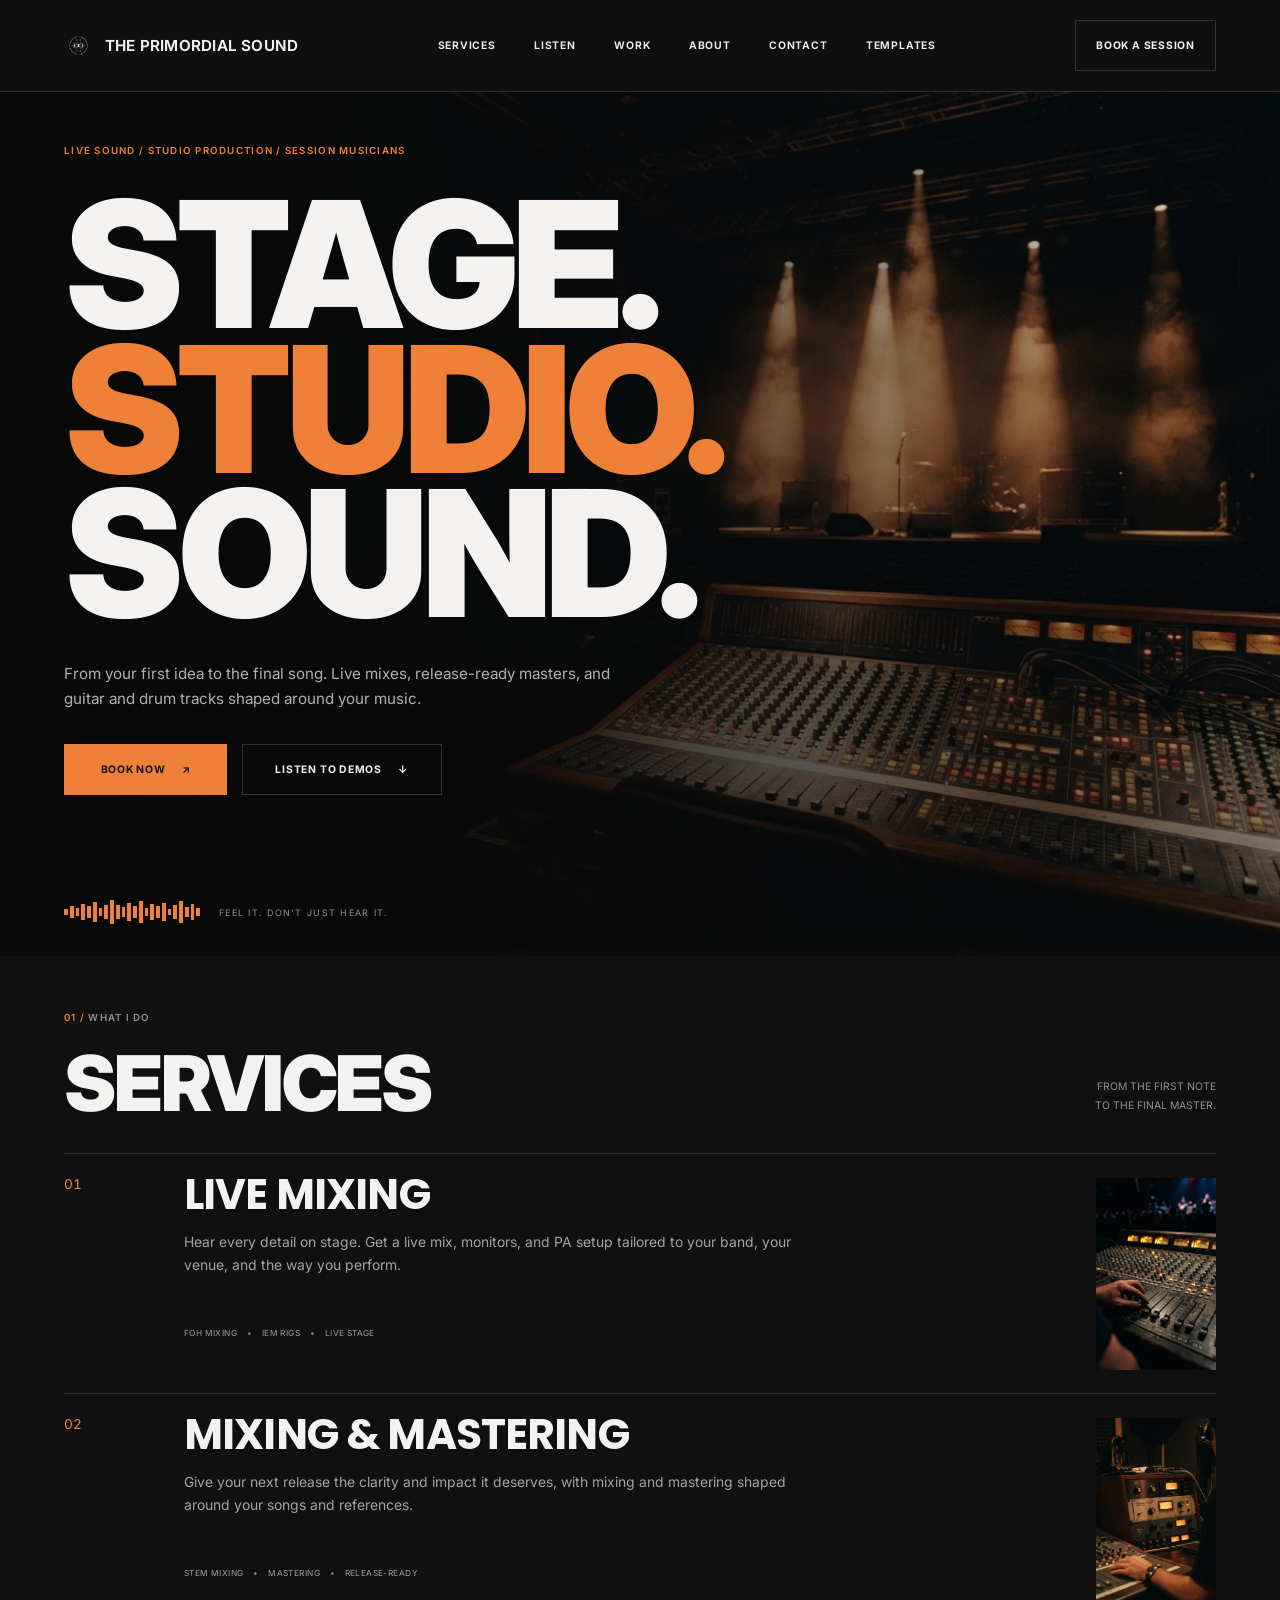
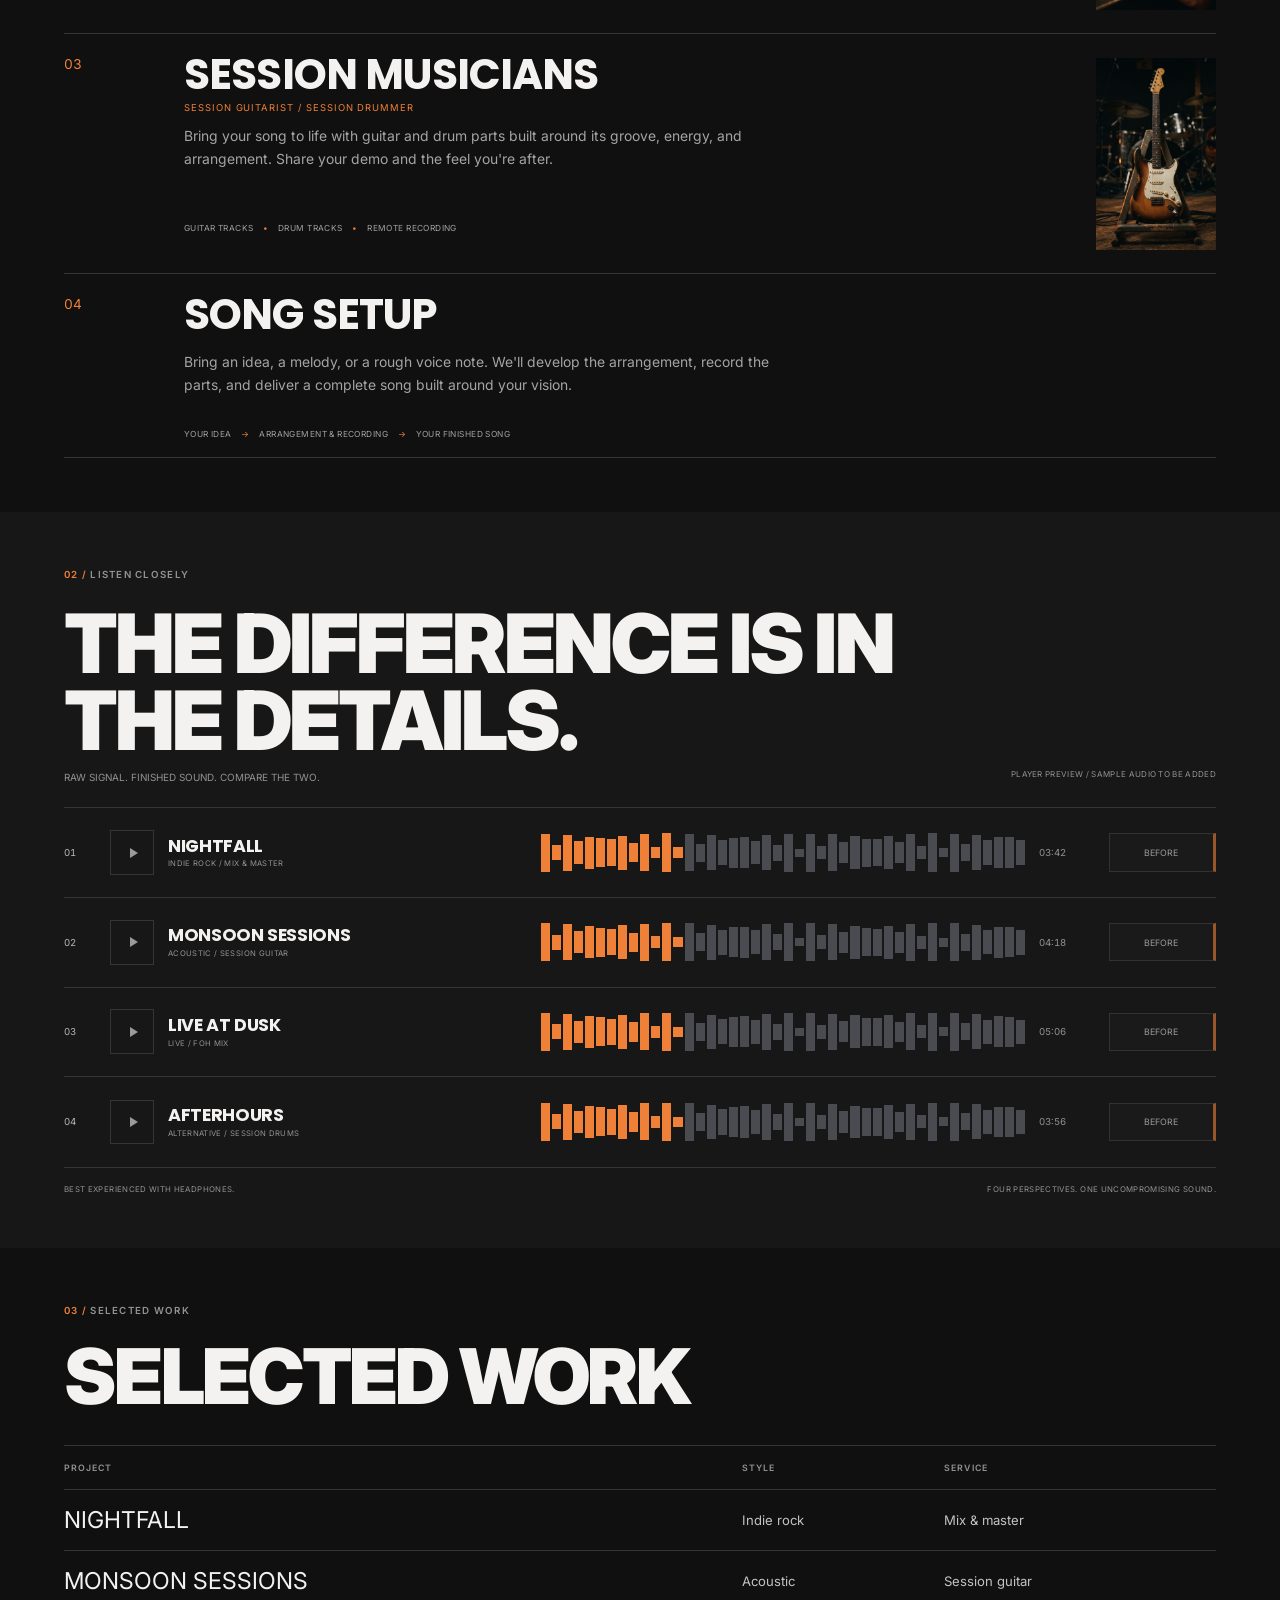
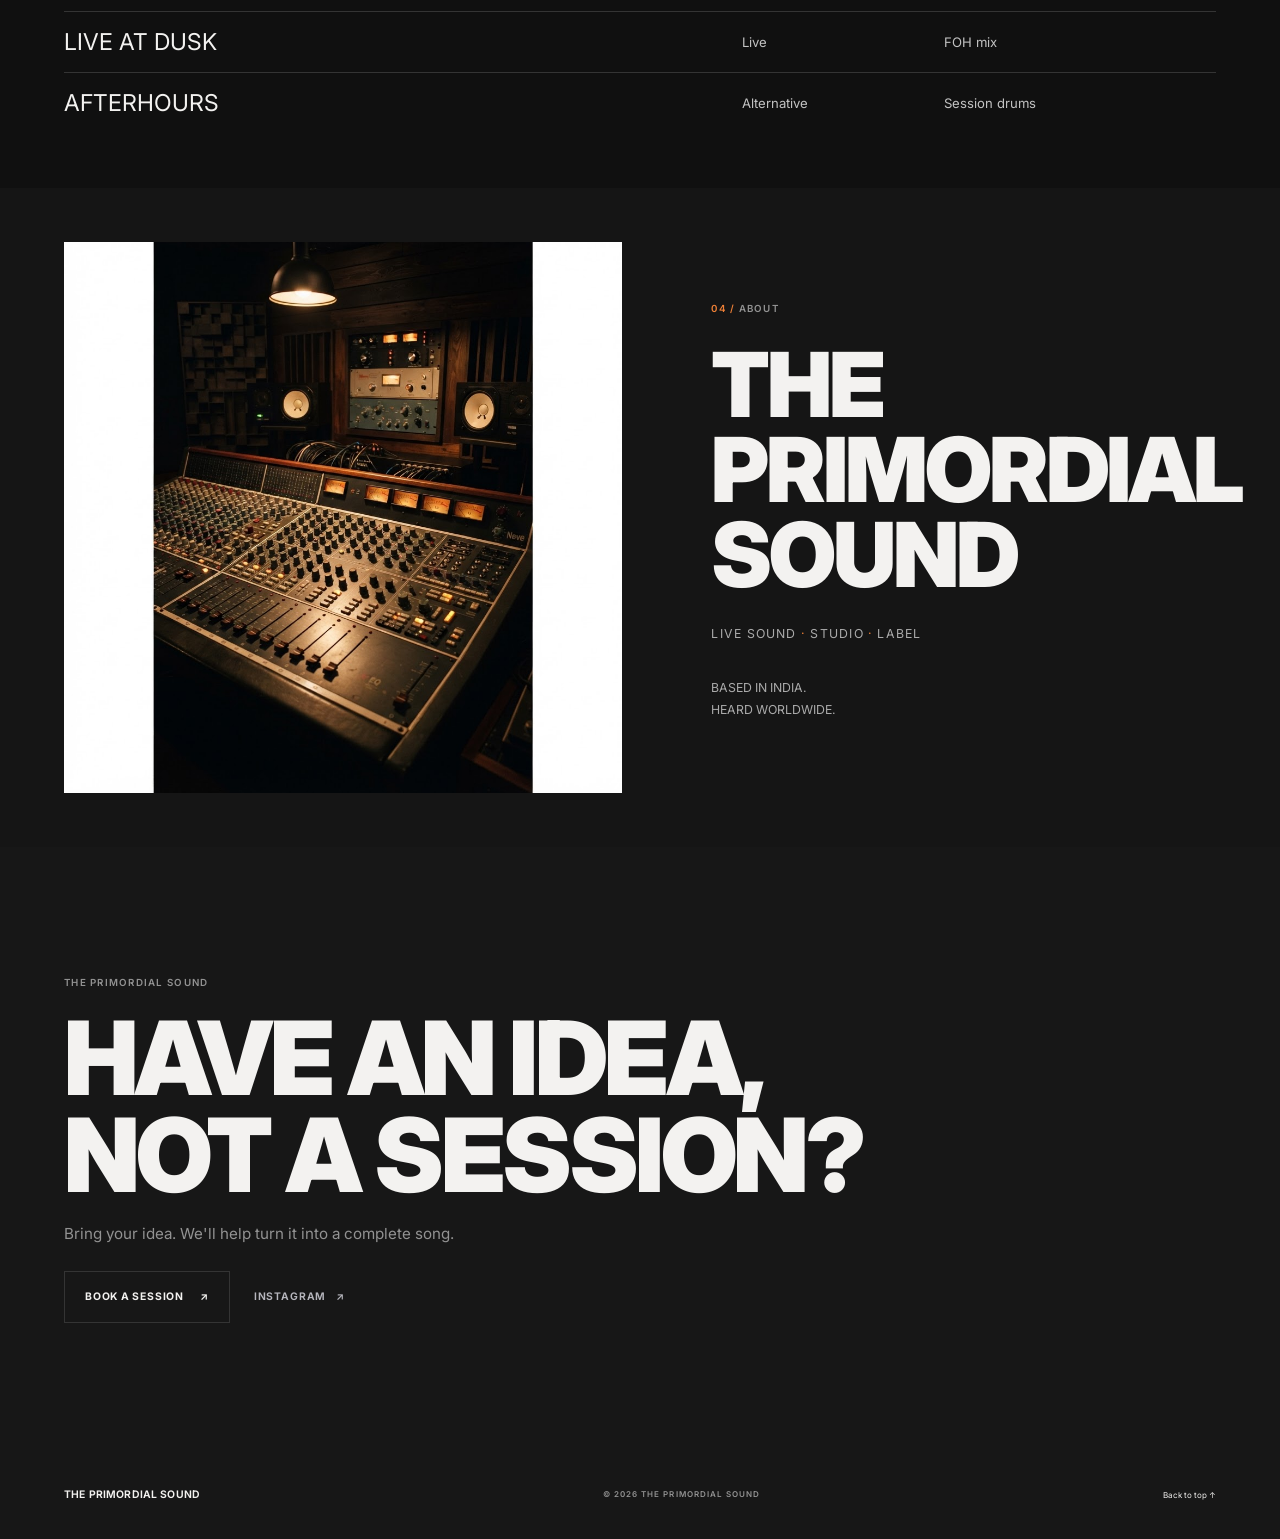
==== index.html @ b761d0b4 "feat: add secure Vercel booking email API Co-authored-by: Copilot App <223556219+Copilot@users.norep" ====
<!doctype html>
<html lang="en">
  <head>
    <meta charset="utf-8">
    <meta name="viewport" content="width=device-width, initial-scale=1">
    <meta name="description" content="Live sound, studio production, and session musicians. Based in India. Heard worldwide.">
    <title>The Primordial Sound — Live Sound · Studio · Label</title>
    <link rel="icon" href="assets/brand/fader-icon-dark.png" type="image/png">

    <link rel="preconnect" href="https://fonts.googleapis.com">
    <link rel="preconnect" href="https://fonts.gstatic.com" crossorigin>
    <link href="https://fonts.googleapis.com/css2?family=Inter:ital,opsz,wght@0,14..32,100..900;1,14..32,100..900&display=swap" rel="stylesheet">
    <link rel="preconnect" href="https://fonts.googleapis.com">
    <link rel="preconnect" href="https://fonts.gstatic.com" crossorigin>
    <link href="https://fonts.googleapis.com/css2?family=Poppins:ital,wght@0,100;0,200;0,300;0,400;0,500;0,600;0,700;0,800;0,900;1,100;1,200;1,300;1,400;1,500;1,600;1,700;1,800;1,900&display=swap" rel="stylesheet">

    <link rel="stylesheet" href="styles.css">
  </head>
  <body>
    <header class="site-header">
      <a class="brand" href="#top" aria-label="The Primordial Sound, home">
        <img src="assets/brand/fader-icon-dark.png" alt="">
        <span>THE PRIMORDIAL SOUND</span>
      </a>
      <nav class="site-nav" aria-label="Main navigation">
        <a href="#services">Services</a>
        <a href="#listen">Listen</a>
        <a href="#work">Work</a>
        <a href="#about">About</a>
        <a href="#contact">Contact</a>
        <a href="templates.html">Templates</a>
      </nav>
      <a class="button button--outline header-cta" href="#booking-dialog" data-booking-open aria-haspopup="dialog">Book a session</a>
      <details class="mobile-nav">
        <summary aria-label="Open navigation">Menu <span aria-hidden="true">+</span></summary>
        <nav aria-label="Mobile navigation">
          <a href="#services">Services</a>
          <a href="#listen">Listen</a>
          <a href="#work">Work</a>
          <a href="#about">About</a>
          <a href="#contact">Contact</a>
          <a href="templates.html">Templates</a>
        </nav>
      </details>
    </header>

    <main>
      <section class="hero" id="top">
        <div class="hero__content">
          <p class="eyebrow hero__eyebrow">Live sound <span>/</span> Studio production <span>/</span> Session musicians</p>
          <h1>Stage.<br><span>Studio.</span><br>Sound.</h1>
          <p class="hero__intro">From your first idea to the final song. Live mixes, release-ready masters, and guitar and drum tracks shaped around your music.</p>
          <div class="hero__actions">
            <a class="button button--solid" href="#booking-dialog" data-booking-open aria-haspopup="dialog">Book now <span aria-hidden="true">↗</span></a>
            <a class="button button--outline" href="#listen">Listen to demos <span aria-hidden="true">↓</span></a>
          </div>
        </div>
        <!-- <p class="hero__location">Based in India.<br>Heard worldwide.</p> -->
        <div class="hero__signal" aria-label="Feel it. Don't just hear it.">
          <div class="signal-wave" aria-hidden="true">
            <span style="--bar: 22%"></span><span style="--bar: 46%"></span><span style="--bar: 32%"></span><span style="--bar: 68%"></span>
            <span style="--bar: 48%"></span><span style="--bar: 82%"></span><span style="--bar: 37%"></span><span style="--bar: 58%"></span>
            <span style="--bar: 100%"></span><span style="--bar: 60%"></span><span style="--bar: 44%"></span><span style="--bar: 76%"></span>
            <span style="--bar: 52%"></span><span style="--bar: 90%"></span><span style="--bar: 35%"></span><span style="--bar: 64%"></span>
            <span style="--bar: 48%"></span><span style="--bar: 78%"></span><span style="--bar: 29%"></span><span style="--bar: 55%"></span>
            <span style="--bar: 88%"></span><span style="--bar: 42%"></span><span style="--bar: 70%"></span><span style="--bar: 36%"></span>
          </div>
          <span>Feel it. Don't just hear it.</span>
        </div>
      </section>

      <section class="services section" id="services">
        <div class="section-intro">
          <div>
            <p class="eyebrow"><span class="accent">01 /</span> What I do</p>
            <h2>Services</h2>
          </div>
          <p class="section-intro__note">From the first note<br>to the final master.</p>
        </div>
        <div class="service-list">
          <article class="service-row">
            <span class="service-row__number">01</span>
            <div class="service-row__content">
              <h3>Live mixing</h3>
              <p>Hear every detail on stage. Get a live mix, monitors, and PA setup tailored to your band, your venue, and the way you perform.</p>
              <p class="service-row__tags">FOH mixing <span>•</span> IEM rigs <span>•</span> Live stage</p>
            </div>
            <img class="service-row__image" src="assets/images/live-console.jpg" alt="A live sound engineer mixing a performance">
          </article>
          <article class="service-row">
            <span class="service-row__number">02</span>
            <div class="service-row__content">
              <h3>Mixing &amp; mastering</h3>
              <p>Give your next release the clarity and impact it deserves, with mixing and mastering shaped around your songs and references.</p>
              <p class="service-row__tags">Stem mixing <span>•</span> Mastering <span>•</span> Release-ready</p>
            </div>
            <img class="service-row__image" src="assets/images/service-mixing-mastering.jpg" alt="Analog studio mixing equipment">
          </article>
          <article class="service-row">
            <span class="service-row__number">03</span>
            <div class="service-row__content">
              <h3>Session musicians</h3>
              <p class="service-row__subtitle">Session guitarist <span>/</span> Session drummer</p>
              <p>Bring your song to life with guitar and drum parts built around its groove, energy, and arrangement. Share your demo and the feel you're after.</p>
              <p class="service-row__tags">Guitar tracks <span>•</span> Drum tracks <span>•</span> Remote recording</p>
            </div>
            <img class="service-row__image" src="assets/images/service-session-musicians.jpg" alt="Electric guitar on a studio stage">
          </article>
          <article class="service-row service-row--text">
            <span class="service-row__number">04</span>
            <div class="service-row__content">
              <h3>Song setup</h3>
              <p>Bring an idea, a melody, or a rough voice note. We'll develop the arrangement, record the parts, and deliver a complete song built around your vision.</p>
              <p class="service-row__tags">Your idea <span>→</span> Arrangement &amp; recording <span>→</span> Your finished song</p>
            </div>
          </article>
        </div>
      </section>

      <section class="listen section" id="listen">
        <div class="listen__heading">
          <p class="eyebrow"><span class="accent">02 /</span> Listen closely</p>
          <h2>The difference is in the details.</h2>
          <p class="listen__subhead">Raw signal. Finished sound. Compare the two.</p>
          <p class="listen__note">Player preview / Sample audio to be added</p>
        </div>
        <div class="demo-list" id="demo-list" data-audio-manifest="data/audio.json" aria-live="polite">
          <p class="empty-state">Loading demos…</p>
        </div>
        <div class="listen__footer">
          <p>Best experienced with headphones.</p>
          <p>Four perspectives. One uncompromising sound.</p>
        </div>
      </section>

      <section class="work section" id="work">
        <div class="section-intro">
          <div>
            <p class="eyebrow"><span class="accent">03 /</span> Selected work</p>
            <h2>Selected work</h2>
          </div>
        </div>
        <div class="work-table-wrap">
          <table class="work-table">
            <thead>
              <tr><th scope="col">Project</th><th scope="col">Style</th><th scope="col">Service</th></tr>
            </thead>
            <tbody>
              <tr><td>Nightfall</td><td>Indie rock</td><td>Mix &amp; master</td></tr>
              <tr><td>Monsoon Sessions</td><td>Acoustic</td><td>Session guitar</td></tr>
              <tr><td>Live at Dusk</td><td>Live</td><td>FOH mix</td></tr>
              <tr><td>Afterhours</td><td>Alternative</td><td>Session drums</td></tr>
            </tbody>
          </table>
        </div>
      </section>

      <section class="about section" id="about">
        <div class="about__image">
          <img src="assets/images/about-studio.jpg" alt="A warmly lit recording studio">
        </div>
        <div class="about__content">
          <p class="eyebrow"><span class="accent">04 /</span> About</p>
          <h2>The Primordial Sound</h2>
          <p class="about__tagline">Live sound <span>·</span> Studio <span>·</span> Label</p>
          <p class="about__location">Based in India.<br>Heard worldwide.</p>
        </div>
      </section>

      <section class="contact" id="contact">
        <p class="eyebrow">The Primordial Sound</p>
        <h2>Have an idea,<br>not a session?</h2>
        <p>Bring your idea. We'll help turn it into a complete song.</p>
        <a class="button button--outline" href="#booking-dialog" data-booking-open aria-haspopup="dialog">Book a session <span aria-hidden="true">↗</span></a>
        <a class="contact__social" href="https://www.instagram.com/theprimordialsound/" target="_blank" rel="noopener noreferrer">Instagram <span aria-hidden="true">↗</span></a>
      </section>
    </main>

    <footer class="site-footer">
      <a class="brand" href="#top">
        <img src="assets/brand/fader-icon-dark.png" alt="">
        <span>THE PRIMORDIAL SOUND</span>
      </a>
      <span class="eyebrow">© 2026 The Primordial Sound</span>
      <a class="back-to-top" href="#top">Back to top ↑</a>
    </footer>
    <dialog class="booking-dialog" id="booking-dialog" aria-labelledby="booking-title">
      <div class="booking-dialog__header">
        <div>
          <p class="eyebrow">Let’s find your sound</p>
          <h2 id="booking-title">Book a session</h2>
        </div>
        <button class="booking-dialog__close" type="button" aria-label="Close booking form">×</button>
      </div>
      <p class="booking-dialog__intro">Tell us about your music and what you need. We’ll help you find the right next step.</p>
      <form class="booking-form" id="booking-form">
        <fieldset class="booking-services">
          <legend>What are we working on?</legend>
          <span class="booking-services__hint">Select all that apply</span>
          <div class="booking-services__options">
            <label class="booking-service"><input type="checkbox" name="services" value="Live Mixing"><span>Live Mixing</span></label>
            <label class="booking-service"><input type="checkbox" name="services" value="Mixing &amp; Mastering"><span>Mixing &amp; Mastering</span></label>
            <label class="booking-service"><input type="checkbox" name="services" value="Session Guitarist"><span>Session Guitarist</span></label>
            <label class="booking-service"><input type="checkbox" name="services" value="Session Drummer"><span>Session Drummer</span></label>
            <label class="booking-service"><input type="checkbox" name="services" value="Song Setup"><span>Song Setup</span></label>
          </div>
        </fieldset>
        <label class="booking-field">
          Your name
          <input name="name" autocomplete="name" maxlength="120" placeholder="Your name" required>
        </label>
        <label class="booking-field">
          Email address
          <input name="email" type="email" autocomplete="email" maxlength="254" placeholder="you@example.com" required>
        </label>
        <label class="booking-field booking-field--project">
          A little about your project
          <textarea name="message" rows="4" maxlength="3000" placeholder="The idea, the timeline, the sound you’re chasing..." required></textarea>
        </label>
        <label class="booking-form__website" aria-hidden="true">
          Leave this field empty
          <input name="website" tabindex="-1" autocomplete="off">
        </label>
        <button class="button button--solid booking-form__submit" type="submit">Let’s talk sound <span aria-hidden="true">↗</span></button>
        <p class="booking-form__status" id="booking-status" role="status" aria-live="polite"></p>
        <p class="booking-form__footer">Secure booking form <span>•</span> No email app needed to send</p>
      </form>
    </dialog>
    <script src="scripts/site.js" defer></script>
  </body>
</html>
---- styles.css ----
:root {
  color-scheme: dark;
  --background: #101010;
  --surface: #171717;
  --foreground: #f3f2f0;
  --muted: #929292;
  --line: #343434;
  --accent: #ef8037;
  --gutter: clamp(1.25rem, 5vw, 4rem);
  font-family: "Inter", "Avenir Next", Avenir, "Helvetica Neue", Arial, sans-serif;
  background: var(--background);
  color: var(--foreground);
  scroll-behavior: smooth;
}

* {
  box-sizing: border-box;
}

body {
  min-width: 320px;
  margin: 0;
  background: var(--background);
}

a {
  color: inherit;
  text-decoration: none;
}

button {
  font: inherit;
}

img {
  display: block;
  max-width: 100%;
}

.site-header {
  position: sticky;
  z-index: 20;
  top: 0;
  display: flex;
  min-height: 5.75rem;
  align-items: center;
  justify-content: space-between;
  gap: 2rem;
  padding: 0 var(--gutter);
  border-bottom: 1px solid var(--line);
  background: rgb(16 16 16 / 97%);
}

.brand {
  display: inline-flex;
  flex: 0 0 auto;
  align-items: center;
  gap: 0.75rem;
  font-size: 0.95rem;
  font-weight: 650;
  letter-spacing: 0.015em;
  white-space: nowrap;
}

.brand img {
  width: 1.8rem;
  height: 1.8rem;
  object-fit: cover;
  border-radius: 50%;
}

.site-nav {
  display: flex;
  align-items: center;
  gap: clamp(1.2rem, 3vw, 2.8rem);
}

.site-nav a,
.header-cta,
.back-home,
.mobile-nav a,
.mobile-nav summary {
  font-size: 0.65rem;
  font-weight: 650;
  letter-spacing: 0.075em;
  text-transform: uppercase;
}

.site-nav a,
.back-home,
.back-to-top {
  transition: color 160ms ease;
}

.site-nav a:hover,
.back-home:hover,
.back-to-top:hover {
  color: var(--accent);
}

.button {
  display: inline-flex;
  min-height: 3.2rem;
  align-items: center;
  justify-content: center;
  gap: 1rem;
  padding: 0 1.25rem;
  border: 1px solid transparent;
  font-size: 0.65rem;
  font-weight: 700;
  letter-spacing: 0.075em;
  text-transform: uppercase;
  transition: background-color 160ms ease, color 160ms ease, border-color 160ms ease;
}

.button--outline {
  border-color: var(--line);
  color: var(--foreground);
}

.button--outline:hover {
  border-color: var(--accent);
  color: var(--accent);
}

.button--solid {
  border-color: var(--accent);
  background: var(--accent);
  color: #101010;
}

.button--solid:hover:not(:disabled) {
  background: #ff9552;
}

.button:disabled {
  cursor: not-allowed;
  opacity: 0.7;
}

.mobile-nav {
  display: none;
}

.hero {
  position: relative;
  display: flex;
  min-height: 54rem;
  align-items: flex-start;
  overflow: hidden;
  padding: 3.2rem var(--gutter) 7rem;
  background-color: #111;
  background-image:
    linear-gradient(90deg, rgb(9 9 9 / 94%) 0%, rgb(9 9 9 / 74%) 41%, rgb(9 9 9 / 12%) 100%),
    linear-gradient(0deg, rgb(9 9 9 / 55%) 0%, transparent 58%),
    url("assets/images/stage-studio.jpg");
  background-position: center;
  background-size: cover;
}

.hero__content {
  position: relative;
  z-index: 1;
  width: min(100%, 53rem);
}

.eyebrow {
  margin: 0;
  color: var(--muted);
  font-size: 0.61rem;
  font-weight: 600;
  letter-spacing: 0.13em;
  line-height: 1.6;
  text-transform: uppercase;
}

.eyebrow .accent,
.accent {
  color: var(--accent);
}

.hero__eyebrow {
  margin: 0 0 2.1rem;
  color: var(--accent);
}

.hero h1,
.templates-intro h1,
.section-intro h2,
.listen__heading h2,
.about h2,
.contact h2 {
  font-family: 'Inter', Impact, Haettenschweiler, "Arial Narrow Bold", sans-serif;
  font-weight: 900;
  letter-spacing: -0.035em;
  text-transform: uppercase;
}

.hero h1 {
  margin: 0;
  font-size: clamp(7rem, 14.5vw, 11rem);
  line-height: 0.82;
}

.hero h1 span {
  color: var(--accent);
}

.hero__intro {
  max-width: 36rem;
  margin: 2.2rem 0 0;
  color: #b1b1b1;
  font-size: 0.95rem;
  line-height: 1.65;
}

.hero__actions {
  display: flex;
  flex-wrap: wrap;
  gap: 0.9rem;
  margin-top: 2.1rem;
}

.hero__actions .button--solid {
  min-width: 10.2rem;
}

.hero__actions .button--outline {
  min-width: 12.5rem;
}

.hero__location {
  position: absolute;
  right: var(--gutter);
  bottom: 9.5rem;
  margin: 0;
  color: var(--foreground);
  font-size: 0.58rem;
  letter-spacing: 0.07em;
  line-height: 1.7;
  text-align: right;
  text-transform: uppercase;
}

.hero__signal {
  position: absolute;
  right: var(--gutter);
  bottom: 2rem;
  left: var(--gutter);
  display: flex;
  align-items: center;
  gap: 1.2rem;
}

.hero__signal > span {
  color: var(--muted);
  font-size: 0.56rem;
  letter-spacing: 0.14em;
  text-transform: uppercase;
}

.signal-wave {
  display: flex;
  width: 8.5rem;
  height: 1.5rem;
  align-items: center;
  gap: 2px;
}

.signal-wave span {
  flex: 1 1 0;
  min-width: 1px;
  height: var(--bar);
  background: var(--accent);
}

.section {
  padding: 3.4rem var(--gutter);
}

.section-intro {
  display: flex;
  align-items: flex-end;
  justify-content: space-between;
  gap: 2rem;
  margin-bottom: 2rem;
}

.section-intro h2,
.listen__heading h2 {
  margin: 1.4rem 0 0;
  font-size: clamp(3.3rem, 6vw, 5rem);
  line-height: 0.95;
}

.section-intro__note {
  margin: 0 0 0.35rem;
  color: var(--muted);
  font-size: 0.65rem;
  line-height: 1.8;
  text-align: right;
  text-transform: uppercase;
}

.service-list {
  border-top: 1px solid var(--line);
}

.service-row {
  display: grid;
  min-height: 15rem;
  grid-template-columns: 5.8rem minmax(0, 1fr) 7.5rem;
  align-items: start;
  gap: 1.7rem;
  padding: 1.1rem 0;
  border-bottom: 1px solid var(--line);
}

.service-row__number {
  padding-top: 0.25rem;
  color: var(--accent);
  font-size: 0.85rem;
  font-variant-numeric: tabular-nums;
}

.service-row__content {
  max-width: 43rem;
}

.service-row h3,
.demo-row__title {
  margin: 0;
  font-family: 'Poppins', Impact, Haettenschweiler, "Arial Narrow Bold", sans-serif;
  font-size: clamp(2rem, 3.3vw, 2.65rem);
  font-weight: 700;
  letter-spacing: -0.02em;
  line-height: 1.1;
  text-transform: uppercase;
}

.service-row__content > p:not(.service-row__tags, .service-row__subtitle) {
  max-width: 39rem;
  margin: 0.8rem 0 0;
  color: #a4a4a4;
  font-size: 0.87rem;
  line-height: 1.65;
}

.service-row__subtitle {
  margin: 0.2rem 0 0;
  color: var(--accent);
  font-size: 0.59rem;
  letter-spacing: 0.1em;
  text-transform: uppercase;
}

.service-row__tags {
  margin: 3.2rem 0 0;
  color: #a1a1a1;
  font-size: 0.52rem;
  letter-spacing: 0.05em;
  text-transform: uppercase;
}

.service-row__tags span {
  margin: 0 0.45rem;
  color: var(--accent);
}

.service-row__image {
  width: 7.5rem;
  height: 12rem;
  align-self: center;
  object-fit: cover;
}

.service-row--text {
  min-height: 11rem;
  grid-template-columns: 5.8rem minmax(0, 1fr);
}

.service-row--text .service-row__tags {
  margin-top: 2rem;
}

.listen {
  background: var(--surface);
}

.listen__heading {
  position: relative;
  padding-bottom: 1.5rem;
  border-bottom: 1px solid var(--line);
}

.listen__heading h2 {
  max-width: 60rem;
  font-size: clamp(2.9rem, 6.4vw, 5.5rem);
}

.listen__subhead {
  margin: 0.7rem 0 0;
  color: var(--muted);
  font-size: 0.62rem;
  text-transform: uppercase;
}

.listen__note {
  position: absolute;
  right: 0;
  bottom: 1.8rem;
  margin: 0;
  color: var(--muted);
  font-size: 0.5rem;
  letter-spacing: 0.04em;
  text-align: right;
  text-transform: uppercase;
}

.demo-list {
  border-bottom: 1px solid var(--line);
}

.demo-row {
  display: grid;
  min-height: 5.6rem;
  grid-template-columns: 2rem 2.8rem minmax(10rem, 1fr) minmax(14rem, 1.35fr) 3.5rem 6.7rem;
  align-items: center;
  gap: 0.85rem;
  border-bottom: 1px solid var(--line);
}

.demo-row:last-child {
  border-bottom: 0;
}

.demo-row__number,
.demo-row__duration {
  color: var(--muted);
  font-size: 0.6rem;
  font-variant-numeric: tabular-nums;
}

.demo-row__number {
  color: #b7b7b7;
}

.demo-row__title {
  font-size: 1.1rem;
}

.demo-row__meta {
  margin: 0.2rem 0 0;
  color: var(--muted);
  font-size: 0.48rem;
  letter-spacing: 0.045em;
  text-transform: uppercase;
}

.play-button {
  display: grid;
  width: 2.8rem;
  height: 2.8rem;
  place-items: center;
  border: 1px solid #4a4a4a;
  background: transparent;
  color: var(--foreground);
  cursor: pointer;
}

.play-button:hover:not(:disabled) {
  border-color: var(--accent);
  color: var(--accent);
}

.play-button:disabled,
.demo-mode:disabled {
  cursor: not-allowed;
  opacity: 0.6;
}

.play-icon {
  width: 0;
  height: 0;
  margin-left: 0.2rem;
  border-top: 0.35rem solid transparent;
  border-bottom: 0.35rem solid transparent;
  border-left: 0.5rem solid currentColor;
}

.play-button[aria-pressed="true"] .play-icon {
  width: 0.45rem;
  height: 0.7rem;
  margin: 0;
  border: 0;
  border-right: 0.13rem solid currentColor;
  border-left: 0.13rem solid currentColor;
}

.demo-wave {
  display: flex;
  height: 2.4rem;
  align-items: center;
  gap: 2px;
  overflow: hidden;
}

.demo-wave span {
  flex: 1 0 2px;
  height: var(--bar-height);
  background: #4a4b50;
}

.demo-wave span:nth-child(-n + 13) {
  background: var(--accent);
}

.demo-mode {
  min-height: 2.4rem;
  border: 1px solid #454545;
  border-right: 3px solid var(--accent);
  background: #1c1c1c;
  color: var(--foreground);
  cursor: pointer;
  font-size: 0.55rem;
  text-transform: uppercase;
}

.demo-mode:hover:not(:disabled) {
  border-color: var(--accent);
}

.demo-row__audio {
  display: none;
}

.demo-list__empty,
.demo-list__error {
  padding: 2rem 0;
  color: var(--muted);
  font-size: 0.8rem;
}

.demo-list__error {
  color: #ff9a79;
}

.listen__footer {
  display: flex;
  justify-content: space-between;
  gap: 2rem;
  padding-top: 1rem;
  color: var(--muted);
  font-size: 0.49rem;
  letter-spacing: 0.045em;
  text-transform: uppercase;
}

.listen__footer p {
  margin: 0;
}

.work {
  background: var(--background);
}

.work-table-wrap {
  overflow-x: auto;
}

.work-table {
  width: 100%;
  border-collapse: collapse;
  text-align: left;
}

.work-table th,
.work-table td {
  padding: 1rem 0.6rem 1rem 0;
  border-top: 1px solid var(--line);
}

.work-table th {
  color: var(--muted);
  font-size: 0.55rem;
  font-weight: 600;
  letter-spacing: 0.12em;
  text-transform: uppercase;
}

.work-table td {
  color: #c3c3c3;
  font-size: 0.82rem;
}

.work-table td:first-child {
  color: var(--foreground);
  font-family: 'Inter', Impact, Haettenschweiler, "Arial Narrow Bold", sans-serif;
  font-size: 1.45rem;
  text-transform: uppercase;
}

.about {
  display: grid;
  grid-template-columns: minmax(0, 1.05fr) minmax(17rem, 0.95fr);
  align-items: center;
  gap: clamp(2rem, 7vw, 6rem);
  background: #151515;
}

.about__image {
  height: clamp(23rem, 43vw, 38rem);
  overflow: hidden;
}

.about__image img {
  width: 100%;
  height: 100%;
  object-fit: cover;
}

.about h2 {
  max-width: 34rem;
  margin: 1.6rem 0;
  font-size: clamp(3.2rem, 7vw, 6.2rem);
  line-height: 0.95;
}

.about__tagline,
.about__location {
  color: #aaa;
  font-size: 0.77rem;
  line-height: 1.8;
}

.about__tagline {
  letter-spacing: 0.1em;
  text-transform: uppercase;
}

.about__tagline span {
  color: var(--accent);
}

.about__location {
  margin-top: 2rem;
  text-transform: uppercase;
}

.contact {
  padding: clamp(5rem, 10vw, 9rem) var(--gutter);
  background: var(--surface);
}

.contact h2 {
  max-width: 62rem;
  margin: 1.2rem 0;
  font-size: clamp(3.4rem, 8vw, 6.5rem);
  line-height: 0.95;
}

.contact > p:not(.eyebrow) {
  margin: 0 0 1.8rem;
  color: var(--muted);
  font-size: 0.95rem;
}

.contact__social {
  display: inline-flex;
  align-items: center;
  gap: 0.6rem;
  margin-left: 1.25rem;
  color: #b6b6bd;
  font-size: 0.65rem;
  font-weight: 650;
  letter-spacing: 0.08em;
  text-transform: uppercase;
  transition: color 160ms ease;
}

.contact__social:hover {
  color: var(--accent);
}

.booking-dialog {
  position: fixed;
  width: min(100% - 2rem, 40rem);
  max-width: 40rem;
  max-height: min(90vh, 56rem);
  padding: clamp(1.5rem, 6vw, 2.5rem);
  overflow: auto;
  border: 1px solid #343438;
  background: #171719;
  color: var(--foreground);
  box-shadow: 0 1.5rem 5rem rgb(0 0 0 / 65%);
}

.booking-dialog::backdrop {
  background: rgb(0 0 0 / 78%);
  backdrop-filter: blur(4px);
}

.booking-dialog .eyebrow {
  color: var(--accent);
}

.booking-dialog__header {
  display: flex;
  align-items: flex-start;
  justify-content: space-between;
  gap: 1.5rem;
}

.booking-dialog__header h2 {
  margin: 2rem 0 0;
  font-family: 'Inter', Impact, Haettenschweiler, "Arial Narrow Bold", sans-serif;
  font-size: clamp(2.8rem, 8vw, 4.25rem);
  letter-spacing: -0.035em;
  line-height: 0.95;
  text-transform: uppercase;
}

.booking-dialog__close {
  display: grid;
  width: 1.5rem;
  height: 1.5rem;
  flex: 0 0 auto;
  place-items: center;
  margin-top: 0.15rem;
  border: 0;
  background: transparent;
  color: #a4a4ab;
  cursor: pointer;
  font-size: 1.7rem;
  line-height: 1;
}

.booking-dialog__close:hover {
  color: var(--accent);
}

.booking-dialog__intro {
  max-width: 29rem;
  margin: 0.9rem 0 2rem;
  color: #a6a6ad;
  font-size: 0.92rem;
  line-height: 1.6;
}

.booking-form {
  display: grid;
  grid-template-columns: repeat(2, minmax(0, 1fr));
  gap: 1.2rem 1rem;
}

.booking-services {
  display: grid;
  grid-column: 1 / -1;
  grid-template-columns: 1fr 1fr;
  gap: 0;
  align-items: start;
  min-width: 0;
  margin: 0 0 1.1rem;
  padding: 0;
  border: 0;
}

.booking-services legend,
.booking-services__hint,
.booking-field {
  color: #a7a7ae;
  font-size: 0.58rem;
  font-weight: 500;
  letter-spacing: 0.045em;
  text-transform: uppercase;
}

.booking-services legend {
  grid-column: 1;
  grid-row: 1;
  float: none;
  margin: 0;
  padding: 0;
  line-height: 1.2;
}

.booking-services__hint {
  grid-column: 2;
  grid-row: 1;
  justify-self: start;
  transform: translateY(-0.65rem);
  color: #85858d;
  font-size: 0.52rem;
  line-height: 1.2;
}

.booking-services__options {
  display: grid;
  grid-column: 1 / -1;
  grid-row: 2;
  grid-template-columns: repeat(2, minmax(0, 1fr));
  gap: 0.85rem 1rem;
  margin-top: 1rem;
}

.booking-service {
  display: flex;
  min-height: 3rem;
  align-items: center;
  gap: 0.8rem;
  padding: 0.55rem 0.8rem;
  border: 1px solid #414147;
  border-radius: 2rem;
  background: #222225;
  color: #e2e2e5;
  cursor: pointer;
  font-size: 0.82rem;
  transition: border-color 150ms ease, background-color 150ms ease;
}

.booking-service:has(input:checked) {
  border-color: var(--accent);
  background: #30251f;
}

.booking-service input {
  width: 1.25rem;
  height: 1.25rem;
  flex: 0 0 auto;
  margin: 0;
  appearance: none;
  border: 1px solid #7e7e86;
  border-radius: 50%;
  background: transparent;
  cursor: pointer;
}

.booking-service input:checked {
  border: 5px solid var(--accent);
  background: #222225;
}

.booking-service input:focus-visible {
  outline: 2px solid var(--foreground);
  outline-offset: 3px;
}

.booking-field {
  display: grid;
  gap: 0.45rem;
  min-width: 0;
}

.booking-field--project,
.booking-form__website,
.booking-form__submit,
.booking-form__status,
.booking-form__footer {
  grid-column: 1 / -1;
}

.booking-field input,
.booking-field textarea {
  width: 100%;
  min-height: 3.1rem;
  padding: 0.8rem;
  border: 1px solid #4b4b53;
  border-radius: 0.35rem;
  outline: none;
  background: #222225;
  color: #ececef;
  font: inherit;
  font-size: 0.8rem;
  text-transform: none;
}

.booking-field input::placeholder,
.booking-field textarea::placeholder {
  color: #a4a4ab;
  opacity: 1;
}

.booking-field textarea {
  min-height: 5.2rem;
  resize: vertical;
}

.booking-field input:focus,
.booking-field textarea:focus {
  border-color: var(--accent);
}

.booking-form__website {
  position: absolute !important;
  width: 1px;
  height: 1px;
  overflow: hidden;
  clip: rect(0, 0, 0, 0);
  white-space: nowrap;
}

.booking-form__submit {
  width: 100%;
  margin-top: 0.6rem;
  background: #f08337;
  font-size: 0.67rem;
  font-weight: 500;
}

.booking-form__status {
  min-height: 0;
  margin: 0;
  color: #a7a7ae;
  font-size: 0.75rem;
  line-height: 1.5;
}

.booking-form__status:empty {
  display: none;
}

.booking-form__status[data-state="success"] {
  color: #a4d8a4;
}

.booking-form__status[data-state="error"] {
  color: #ff9a79;
}

.booking-form__footer {
  margin: 0;
  color: #92929a;
  font-size: 0.5rem;
  text-align: center;
  text-transform: uppercase;
}

.booking-form__footer span {
  padding: 0 0.2rem;
  color: var(--accent);
}

.site-footer {
  display: flex;
  min-height: 5.5rem;
  align-items: center;
  justify-content: space-between;
  gap: 1.5rem;
  padding: 1rem var(--gutter);
  background: var(--surface);
}

.site-footer .brand {
  font-size: 0.65rem;
}

.site-footer .brand img {
  display: none;
}

.site-footer .eyebrow,
.back-to-top {
  font-size: 0.5rem;
}

.templates-site {
  background: #000;
}

.site-header--templates {
  min-height: 5.75rem;
  background: var(--background);
}

.back-home {
  margin-left: auto;
  color: #b8b8b8;
  font-size: 0.58rem;
}

.site-header--templates .header-cta {
  margin-left: clamp(1rem, 8vw, 7rem);
}

.templates-intro {
  padding-top: 3.4rem;
  padding-bottom: 3.4rem;
}

.templates-intro h1 {
  margin: 1.7rem 0;
  font-size: clamp(4.5rem, 8vw, 6.5rem);
  line-height: 0.9;
}

.templates-intro > p:last-child {
  margin: 0;
  color: var(--muted);
  font-size: 0.9rem;
  line-height: 1.65;
}

.templates-list {
  padding-top: 1.5rem;
  padding-bottom: 2rem;
  border-top: 1px solid var(--line);
  background: var(--background);
}

.templates-list__head {
  display: flex;
  justify-content: space-between;
  gap: 2rem;
  padding-bottom: 1rem;
}

.template-row {
  display: grid;
  min-height: 12rem;
  grid-template-columns: 6rem minmax(0, 1fr) 7.5rem;
  align-items: center;
  gap: 1.6rem;
  padding: 1.7rem 0;
  border-top: 1px solid var(--line);
  border-bottom: 1px solid var(--line);
}

.template-row__number {
  color: var(--accent);
  font-size: 0.85rem;
}

.template-row h2 {
  margin: 0;
  font-family: 'Inter', Impact, Haettenschweiler, "Arial Narrow Bold", sans-serif;
  font-size: clamp(2rem, 4vw, 3.2rem);
  letter-spacing: -0.02em;
  text-transform: uppercase;
}

.template-row__content > p:not(.eyebrow) {
  margin: 0.8rem 0;
  color: var(--muted);
  font-size: 0.85rem;
  line-height: 1.6;
}

.template-row .eyebrow {
  font-size: 0.5rem;
}

.template-download-note {
  margin: 0;
  padding-top: 0.8rem;
  color: var(--muted);
  font-size: 0.7rem;
}

.contact--compact {
  display: grid;
  grid-template-columns: minmax(0, 1fr) auto;
  align-items: center;
  gap: 0.8rem 2rem;
  padding-top: 3rem;
  padding-bottom: 3rem;
}

.contact--compact h2 {
  margin: 0;
  font-size: clamp(2rem, 4vw, 3rem);
}

.contact--compact > p:not(.eyebrow) {
  grid-column: 1;
  margin: 0;
}

.contact--compact .button {
  grid-column: 2;
  grid-row: 1 / span 2;
}

.site-footer--templates {
  border-top: 1px solid var(--line);
  font-size: 0.6rem;
}

.site-footer--templates .eyebrow {
  margin-left: auto;
}

@media (max-width: 1000px) {
  .site-header {
    gap: 1rem;
  }

  .site-nav {
    gap: 1rem;
  }

  .site-nav a {
    font-size: 0.56rem;
  }

  .header-cta {
    display: none;
  }

  .mobile-nav {
    display: block;
    position: relative;
  }

  .mobile-nav summary {
    color: var(--accent);
    cursor: pointer;
    list-style: none;
  }

  .mobile-nav summary::-webkit-details-marker {
    display: none;
  }

  .mobile-nav nav {
    position: absolute;
    top: calc(100% + 1.5rem);
    right: 0;
    display: grid;
    min-width: 13rem;
    gap: 1.2rem;
    padding: 1.4rem;
    border: 1px solid var(--line);
    background: var(--background);
  }

  .site-header:not(.site-header--templates) .site-nav {
    display: none;
  }

  .site-header--templates .site-nav {
    display: none;
  }
}

@media (max-width: 760px) {
  .site-header {
    min-height: 4.5rem;
    padding-block: 0.75rem;
  }

  .brand {
    gap: 0.5rem;
    font-size: 0.76rem;
  }

  .brand img {
    width: 1.65rem;
    height: 1.65rem;
  }

  .hero {
    min-height: 47rem;
    min-height: max(42rem, calc(100svh - 4.5rem));
    padding-top: 3rem;
    background-position: 58% center;
  }

  .hero h1 {
    font-size: clamp(5.5rem, 20vw, 8.5rem);
  }

  .hero__eyebrow {
    max-width: 24rem;
    font-size: 0.54rem;
    line-height: 1.9;
  }

  .hero__intro {
    max-width: 29rem;
    margin-top: 1.8rem;
    font-size: 0.82rem;
  }

  .hero__location {
    right: var(--gutter);
    bottom: 6.2rem;
    font-size: 0.5rem;
  }

  .hero__signal {
    bottom: 1.8rem;
    flex-wrap: wrap;
    gap: 0.7rem;
  }

  .section {
    padding-block: 2.8rem;
  }

  .section-intro {
    align-items: flex-start;
    flex-direction: column;
    gap: 0.8rem;
  }

  .section-intro h2,
  .listen__heading h2 {
    font-size: clamp(3rem, 12vw, 4.5rem);
  }

  .section-intro__note {
    display: none;
  }

  .service-row {
    min-height: 0;
    grid-template-columns: 2.2rem minmax(0, 1fr);
    gap: 0.65rem;
    padding: 1.4rem 0;
  }

  .service-row__content {
    grid-column: 2;
  }

  .service-row__image {
    width: min(100%, 18rem);
    height: 12rem;
    grid-column: 2;
    grid-row: 2;
    margin-top: 0.8rem;
  }

  .service-row__tags,
  .service-row--text .service-row__tags {
    margin-top: 1.5rem;
    line-height: 1.8;
  }

  .service-row--text {
    grid-template-columns: 2.2rem minmax(0, 1fr);
  }

  .listen__heading {
    padding-bottom: 1rem;
  }

  .listen__heading h2 {
    max-width: 35rem;
  }

  .listen__note {
    position: static;
    margin-top: 1rem;
    text-align: left;
  }

  .demo-row {
    grid-template-columns: 1.5rem 2.5rem minmax(0, 1fr) 3rem;
    gap: 0.65rem;
    padding: 0.75rem 0;
  }

  .demo-row__text {
    min-width: 0;
  }

  .demo-row__wave {
    grid-column: 3 / 5;
    grid-row: 2;
  }

  .demo-row__duration {
    grid-column: 1;
    grid-row: 2;
  }

  .demo-mode {
    grid-column: 3 / 5;
    grid-row: 3;
  }

  .listen__footer {
    flex-direction: column;
    gap: 0.5rem;
  }

  .work-table {
    min-width: 34rem;
  }

  .about {
    grid-template-columns: 1fr;
    gap: 1.7rem;
  }

  .about__image {
    height: 20rem;
  }

  .about h2 {
    font-size: clamp(3rem, 12vw, 4.5rem);
  }

  .contact h2 {
    font-size: clamp(3rem, 12vw, 4.5rem);
  }

  .booking-dialog {
    width: min(100% - 1rem, 40rem);
    max-height: min(92dvh, 56rem);
    padding: 1.5rem;
  }

  .booking-services__options {
    gap: 0.6rem;
  }

  .booking-service {
    min-height: 2.8rem;
    gap: 0.55rem;
    padding-inline: 0.65rem;
    font-size: 0.68rem;
  }

  .booking-service input {
    width: 1.1rem;
    height: 1.1rem;
  }

  .site-footer {
    align-items: flex-start;
    flex-direction: column;
    gap: 0.8rem;
  }

  .site-footer .eyebrow {
    margin-left: 0;
  }

  .site-header--templates {
    flex-wrap: wrap;
  }

  .back-home {
    margin-left: auto;
  }

  .template-row {
    grid-template-columns: 2rem minmax(0, 1fr);
    gap: 0.8rem;
  }

  .template-row .button {
    grid-column: 2;
    justify-self: start;
  }

  .contact--compact {
    display: block;
  }

  .contact--compact h2 {
    margin-bottom: 1rem;
  }

  .contact--compact .button {
    margin-top: 1.5rem;
  }

  .contact__social {
    margin: 1rem 0 0;
  }
}

@media (prefers-reduced-motion: reduce) {
  :root {
    scroll-behavior: auto;
  }

  *,
  *::before,
  *::after {
    transition-duration: 0.01ms !important;
  }
}
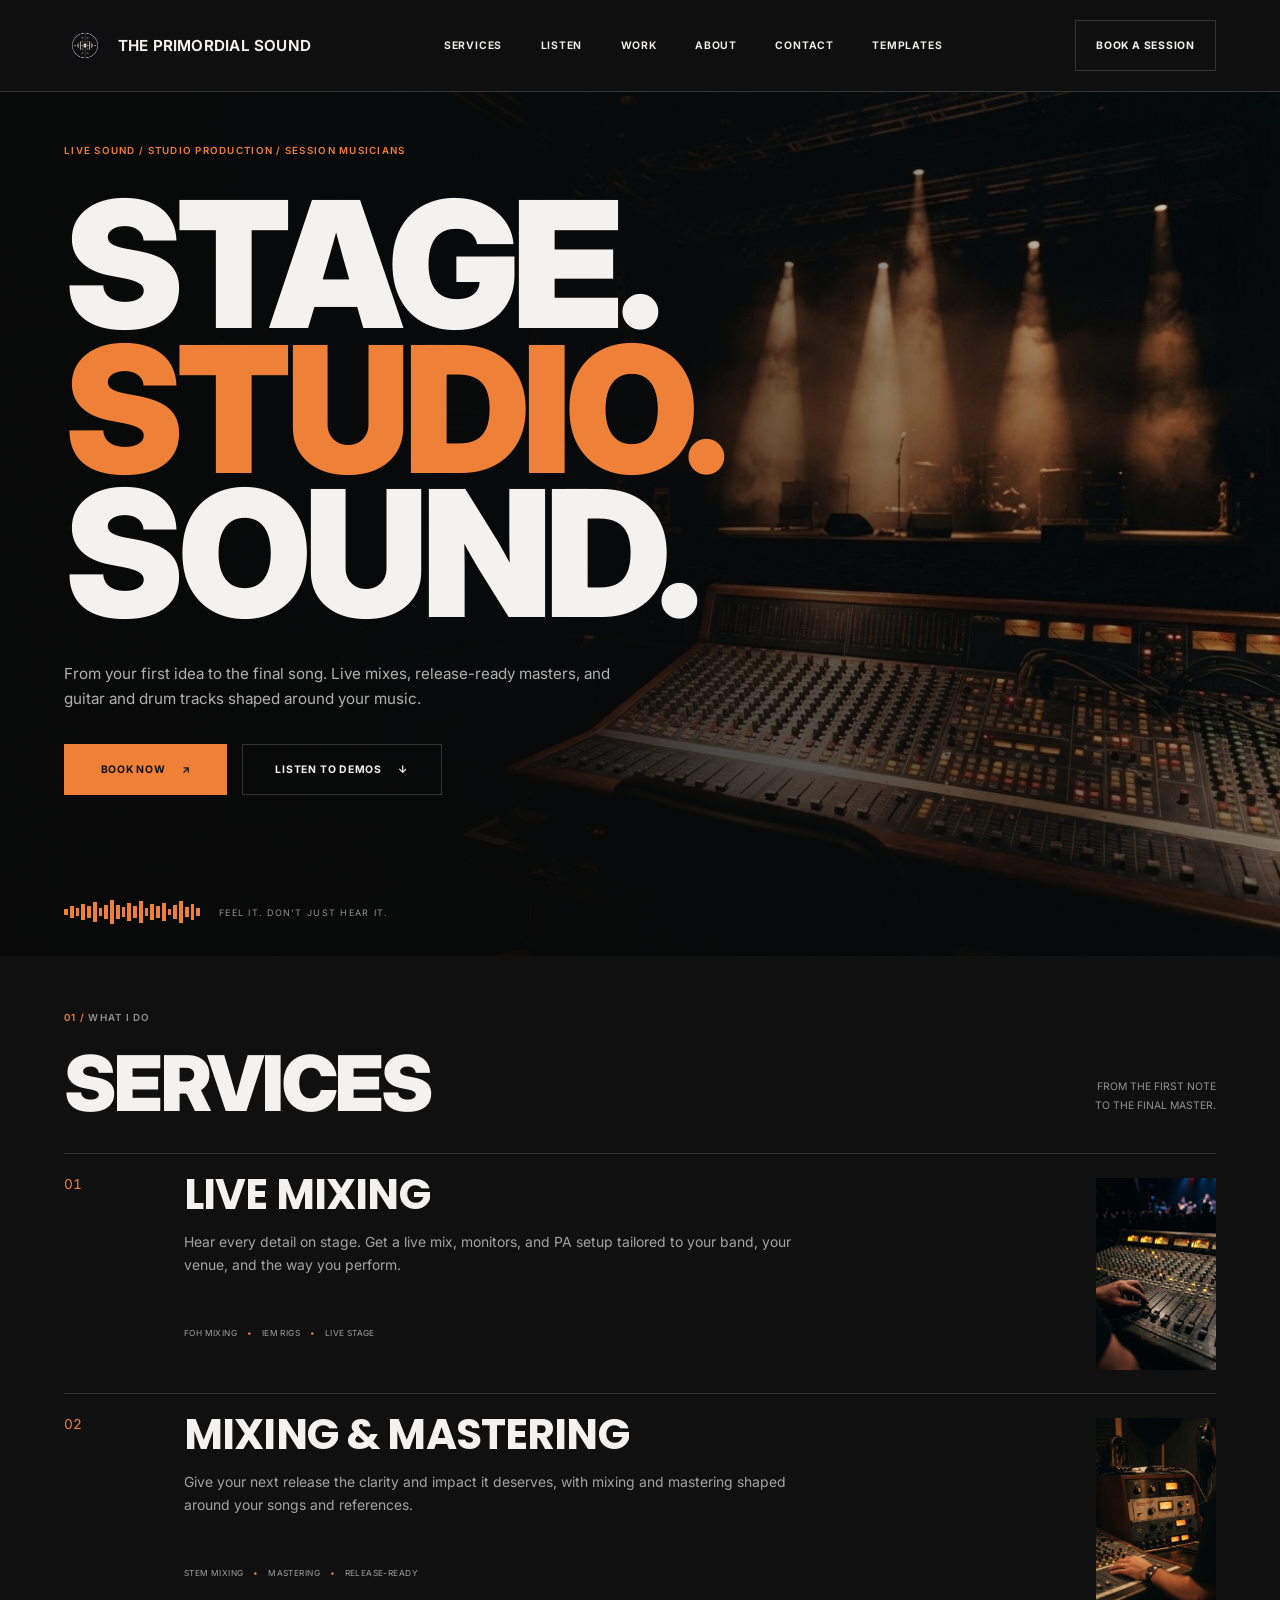
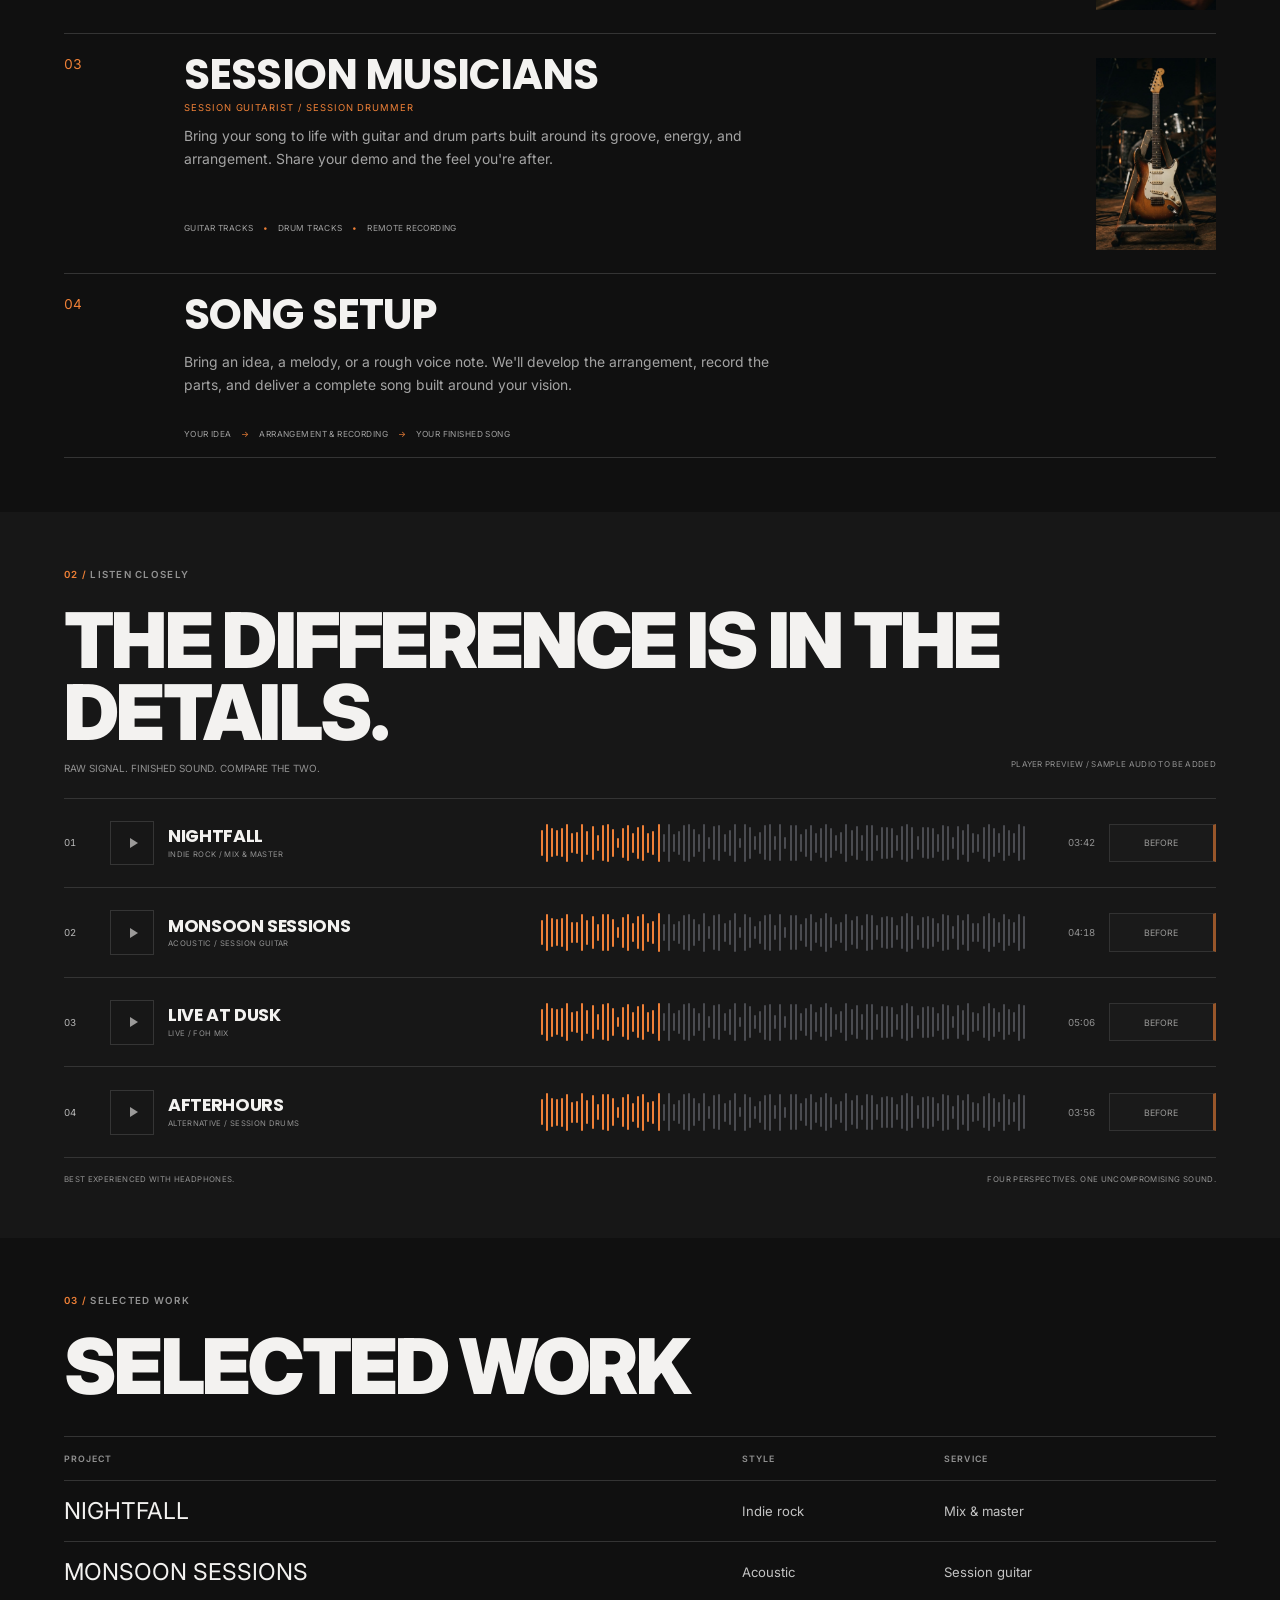
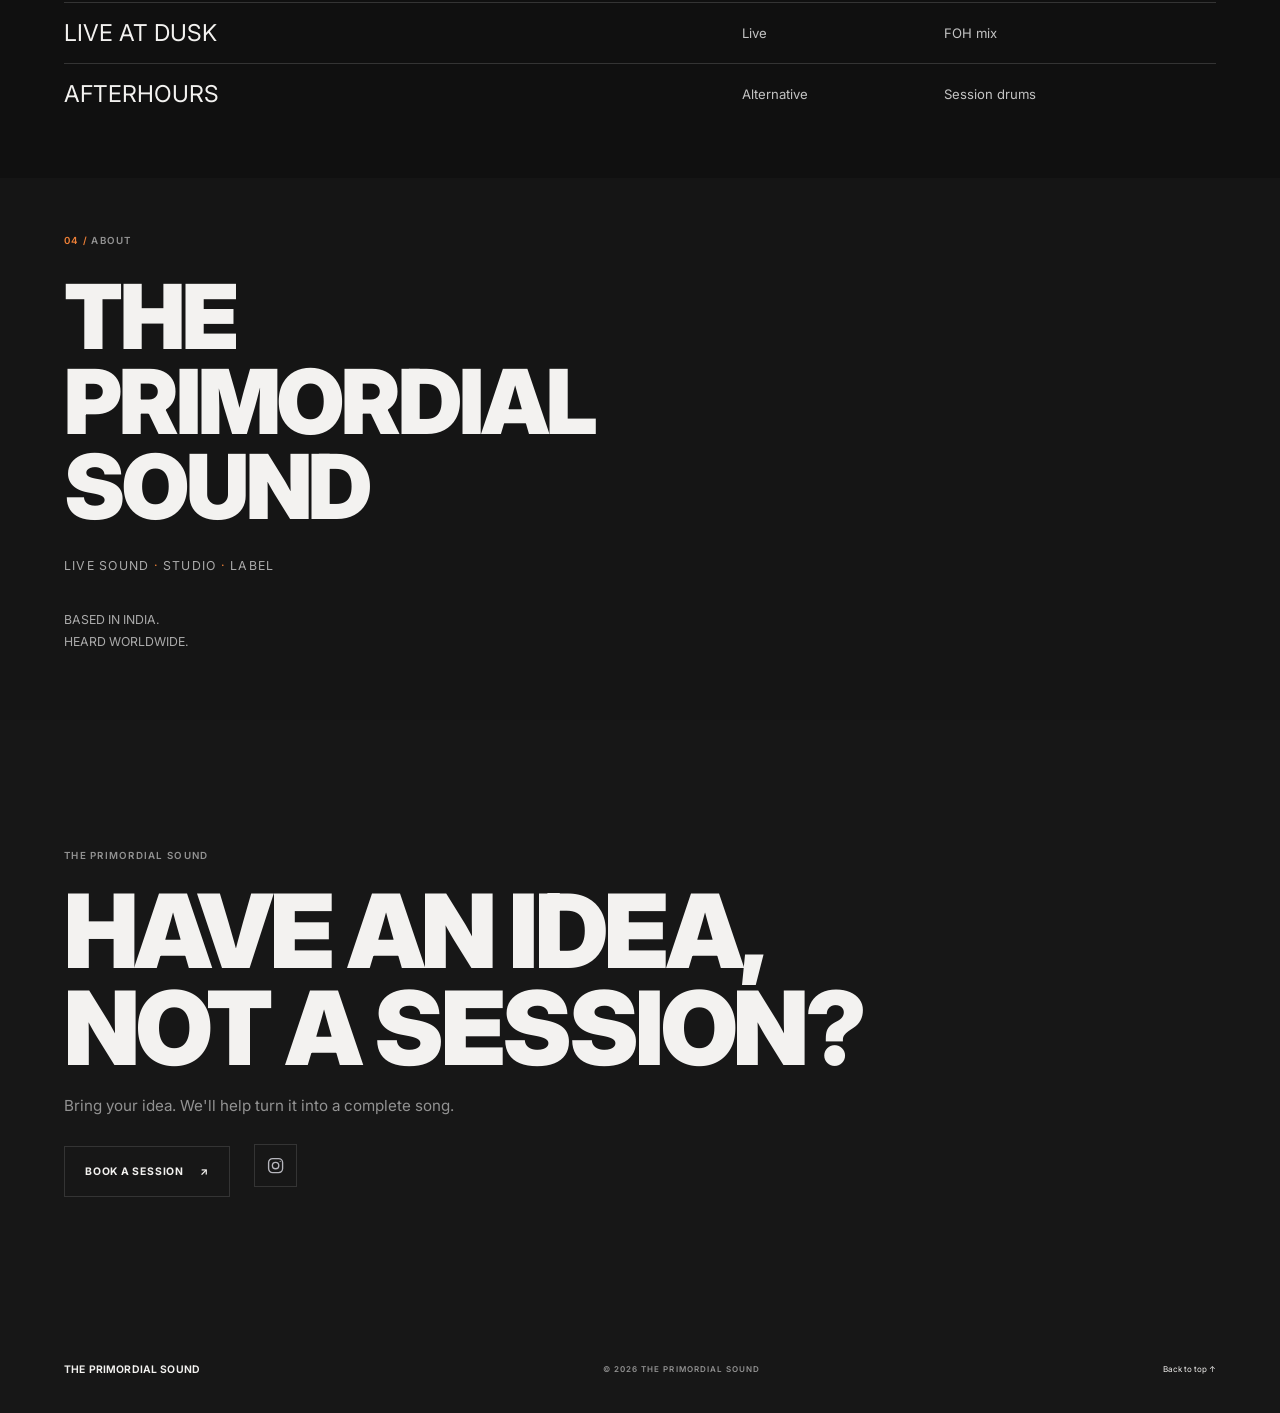
==== commit 26543612: "fix: refine Figma visual details Co-authored-by: Copilot App <223556219+Copilot@users.noreply.github" ====
--- a/index.html
+++ b/index.html
@@ -156,9 +156,6 @@
       </section>
 
       <section class="about section" id="about">
-        <div class="about__image">
-          <img src="assets/images/about-studio.jpg" alt="A warmly lit recording studio">
-        </div>
         <div class="about__content">
           <p class="eyebrow"><span class="accent">04 /</span> About</p>
           <h2>The Primordial Sound</h2>
@@ -172,7 +169,13 @@
         <h2>Have an idea,<br>not a session?</h2>
         <p>Bring your idea. We'll help turn it into a complete song.</p>
         <a class="button button--outline" href="#booking-dialog" data-booking-open aria-haspopup="dialog">Book a session <span aria-hidden="true">↗</span></a>
-        <a class="contact__social" href="https://www.instagram.com/theprimordialsound/" target="_blank" rel="noopener noreferrer">Instagram <span aria-hidden="true">↗</span></a>
+        <a class="contact__social" href="https://www.instagram.com/theprimordialsound/" target="_blank" rel="noopener noreferrer" aria-label="The Primordial Sound on Instagram">
+          <svg viewBox="0 0 24 24" fill="none" stroke="currentColor" stroke-width="1.7" stroke-linecap="round" stroke-linejoin="round" aria-hidden="true" focusable="false">
+            <rect x="3.25" y="3.25" width="17.5" height="17.5" rx="5"></rect>
+            <circle cx="12" cy="12" r="4"></circle>
+            <circle cx="17.7" cy="6.6" r="0.8" fill="currentColor" stroke="none"></circle>
+          </svg>
+        </a>
       </section>
     </main>
 
--- a/styles.css
+++ b/styles.css
@@ -63,8 +63,8 @@
 }
 
 .brand img {
-  width: 1.8rem;
-  height: 1.8rem;
+  width: 2.6rem;
+  height: 2.6rem;
   object-fit: cover;
   border-radius: 50%;
 }
@@ -395,7 +395,6 @@
 
 .listen__heading h2 {
   max-width: 60rem;
-  font-size: clamp(2.9rem, 6.4vw, 5.5rem);
 }
 
 .listen__subhead {
@@ -501,18 +500,25 @@
   display: flex;
   height: 2.4rem;
   align-items: center;
-  gap: 2px;
+  justify-content: space-between;
   overflow: hidden;
 }
 
 .demo-wave span {
-  flex: 1 0 2px;
+  flex: 0 0 2px;
+  width: 2px;
   height: var(--bar-height);
+  border-radius: 1px;
   background: #4a4b50;
 }
 
-.demo-wave span:nth-child(-n + 13) {
+.demo-wave span.is-played {
   background: var(--accent);
+}
+
+.demo-row__duration {
+  justify-self: end;
+  text-align: right;
 }
 
 .demo-mode {
@@ -601,22 +607,12 @@
 }
 
 .about {
-  display: grid;
-  grid-template-columns: minmax(0, 1.05fr) minmax(17rem, 0.95fr);
-  align-items: center;
-  gap: clamp(2rem, 7vw, 6rem);
+  display: block;
   background: #151515;
 }
 
-.about__image {
-  height: clamp(23rem, 43vw, 38rem);
-  overflow: hidden;
-}
-
-.about__image img {
-  width: 100%;
-  height: 100%;
-  object-fit: cover;
+.about__content {
+  max-width: 62rem;
 }
 
 .about h2 {
@@ -667,19 +663,29 @@
 
 .contact__social {
   display: inline-flex;
+  width: 2.7rem;
+  height: 2.7rem;
   align-items: center;
-  gap: 0.6rem;
+  justify-content: center;
   margin-left: 1.25rem;
+  border: 1px solid var(--line);
   color: #b6b6bd;
-  font-size: 0.65rem;
-  font-weight: 650;
-  letter-spacing: 0.08em;
-  text-transform: uppercase;
   transition: color 160ms ease;
 }
 
 .contact__social:hover {
   color: var(--accent);
+  border-color: var(--accent);
+}
+
+.contact__social:focus-visible {
+  outline: 2px solid var(--accent);
+  outline-offset: 3px;
+}
+
+.contact__social svg {
+  width: 1.2rem;
+  height: 1.2rem;
 }
 
 .booking-dialog {
@@ -1154,8 +1160,8 @@
   }
 
   .brand img {
-    width: 1.65rem;
-    height: 1.65rem;
+    width: 2.1rem;
+    height: 2.1rem;
   }
 
   .hero {
@@ -1289,15 +1295,6 @@
     min-width: 34rem;
   }
 
-  .about {
-    grid-template-columns: 1fr;
-    gap: 1.7rem;
-  }
-
-  .about__image {
-    height: 20rem;
-  }
-
   .about h2 {
     font-size: clamp(3rem, 12vw, 4.5rem);
   }
@@ -1369,7 +1366,7 @@
   }
 
   .contact__social {
-    margin: 1rem 0 0;
+    margin: 1rem 0 0 0.75rem;
   }
 }
 
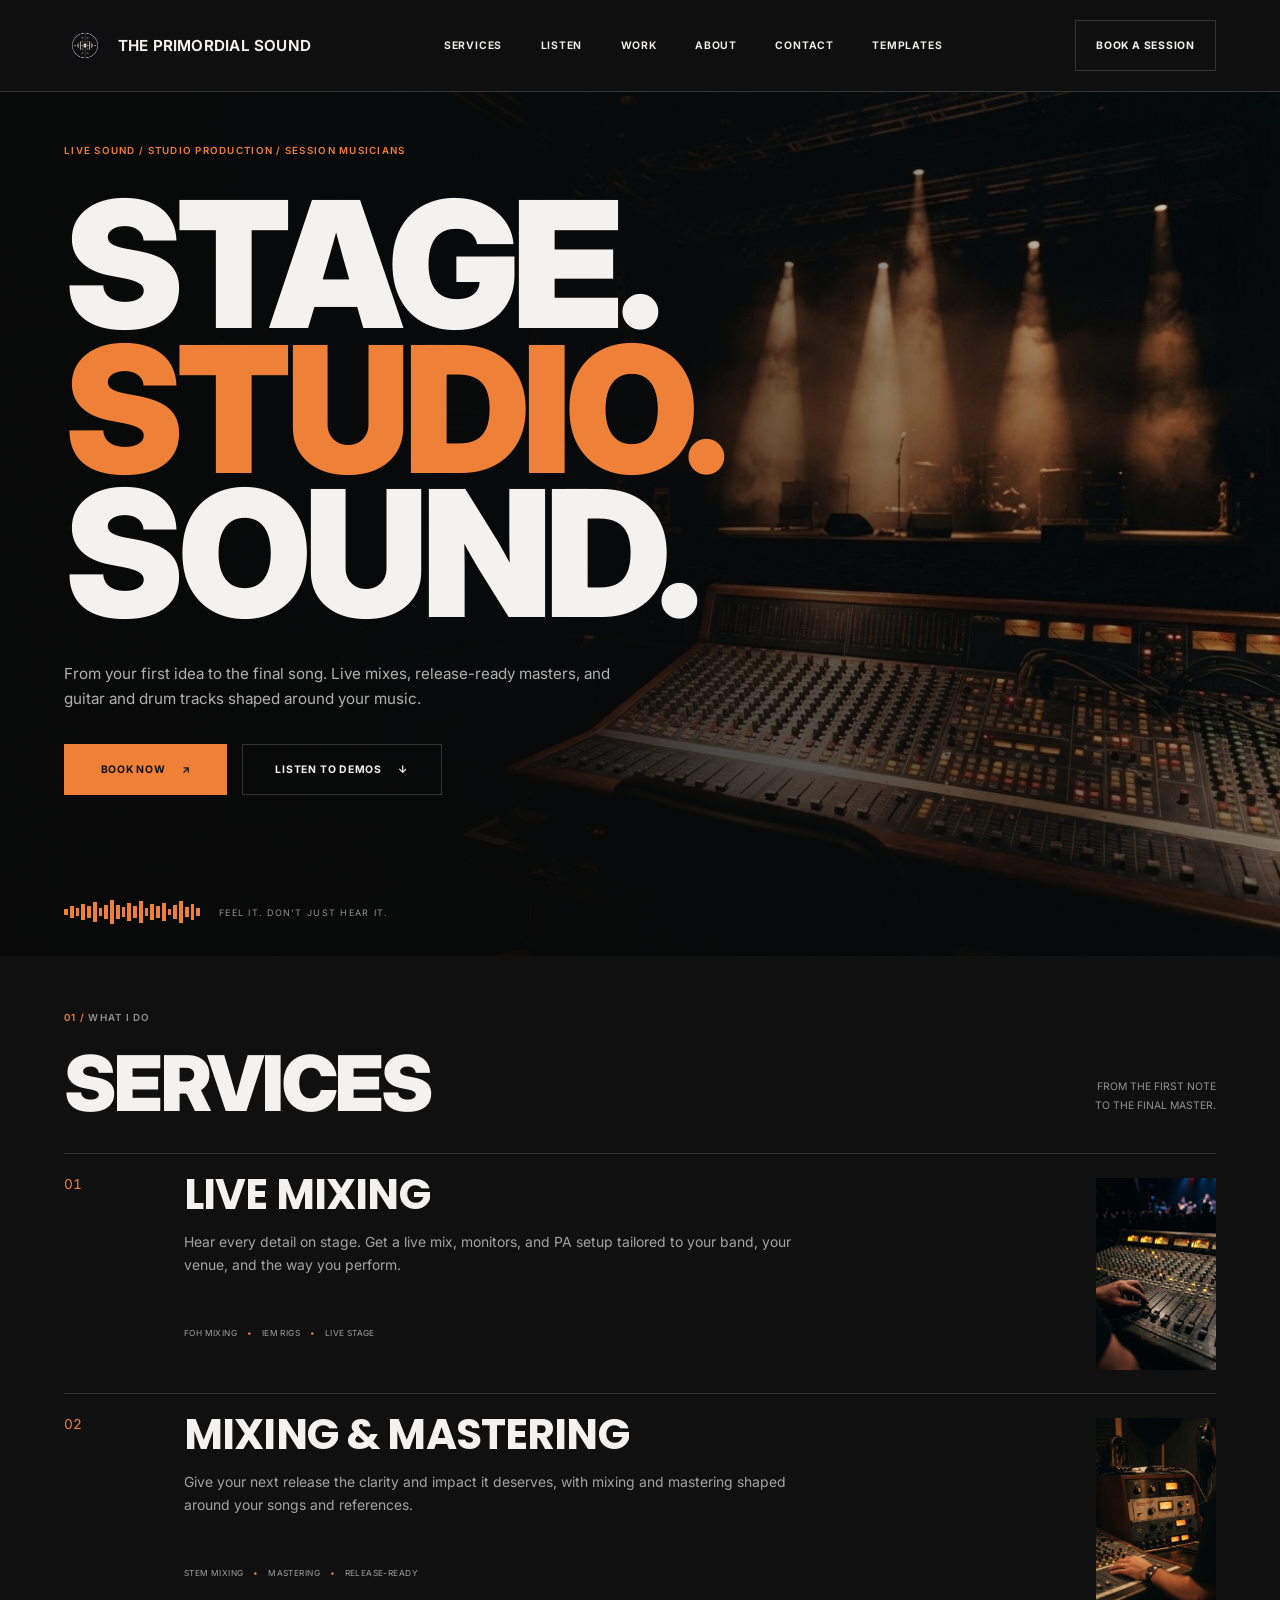
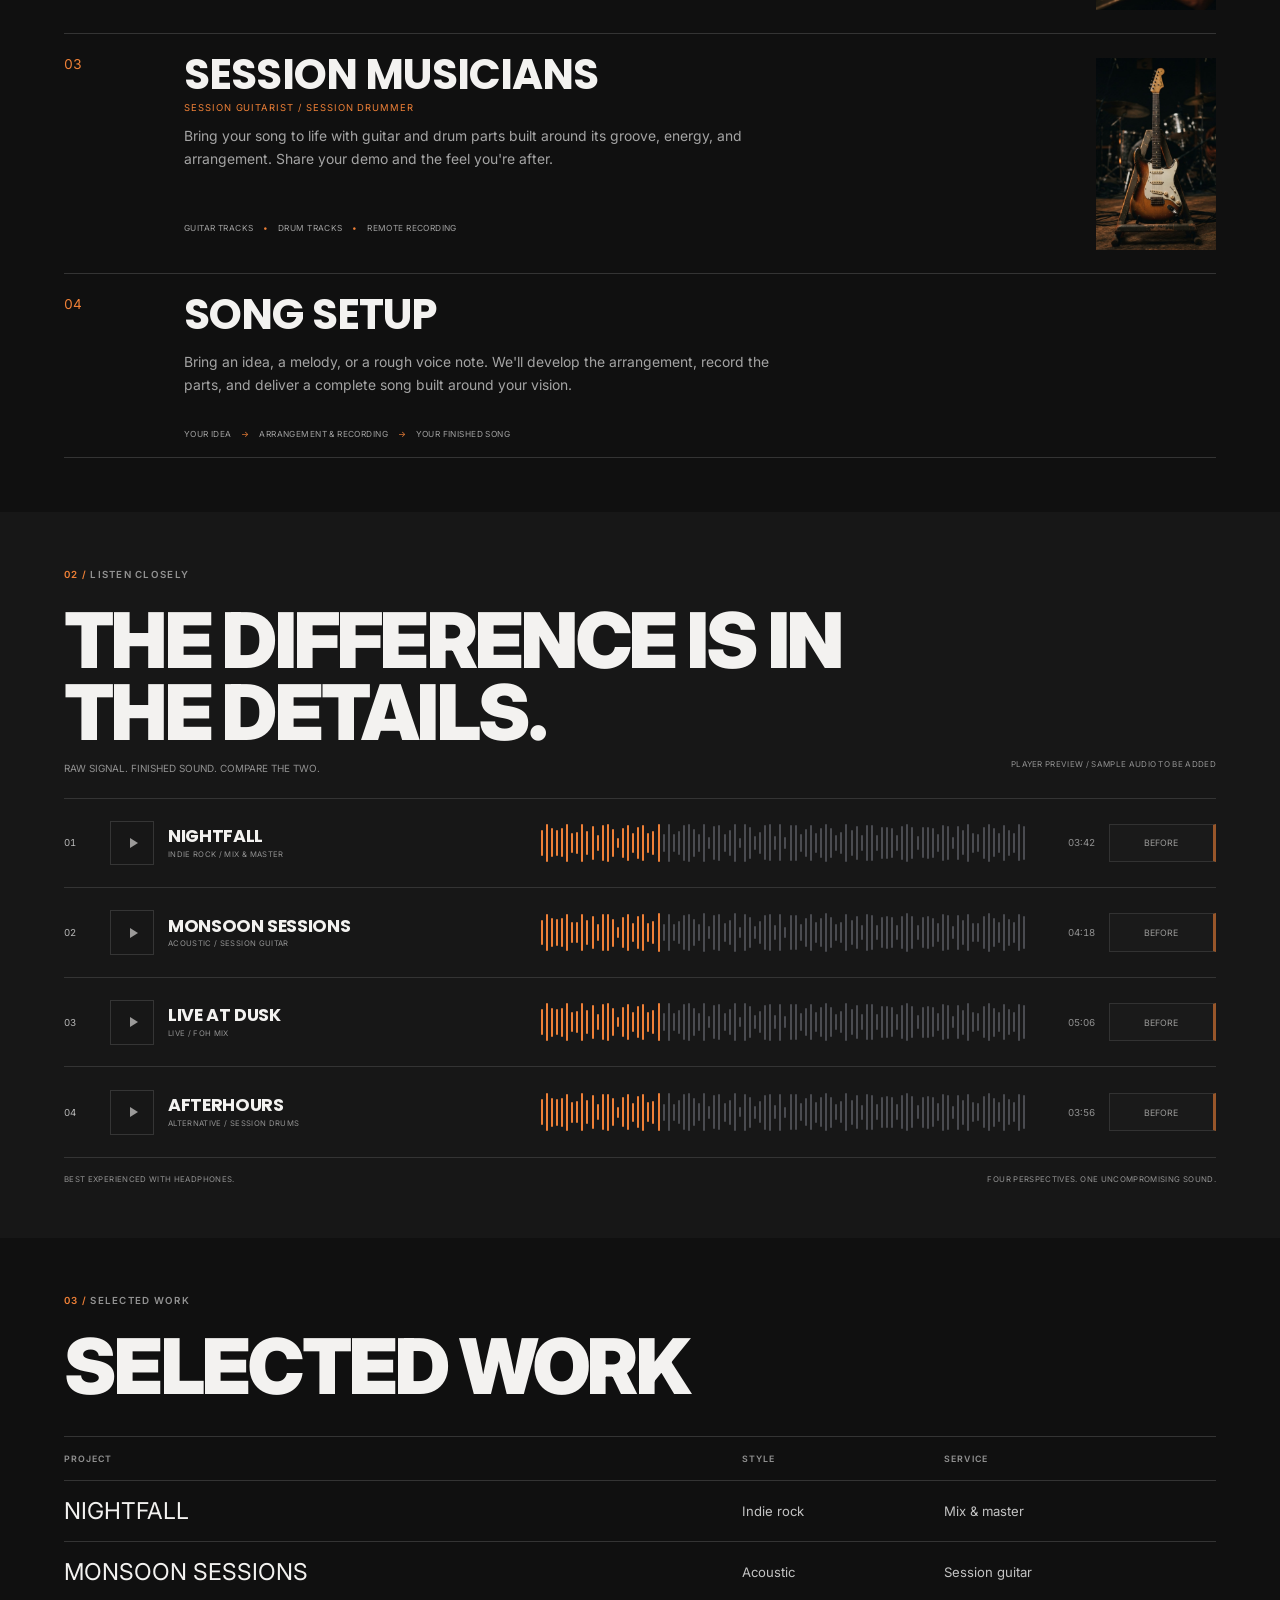
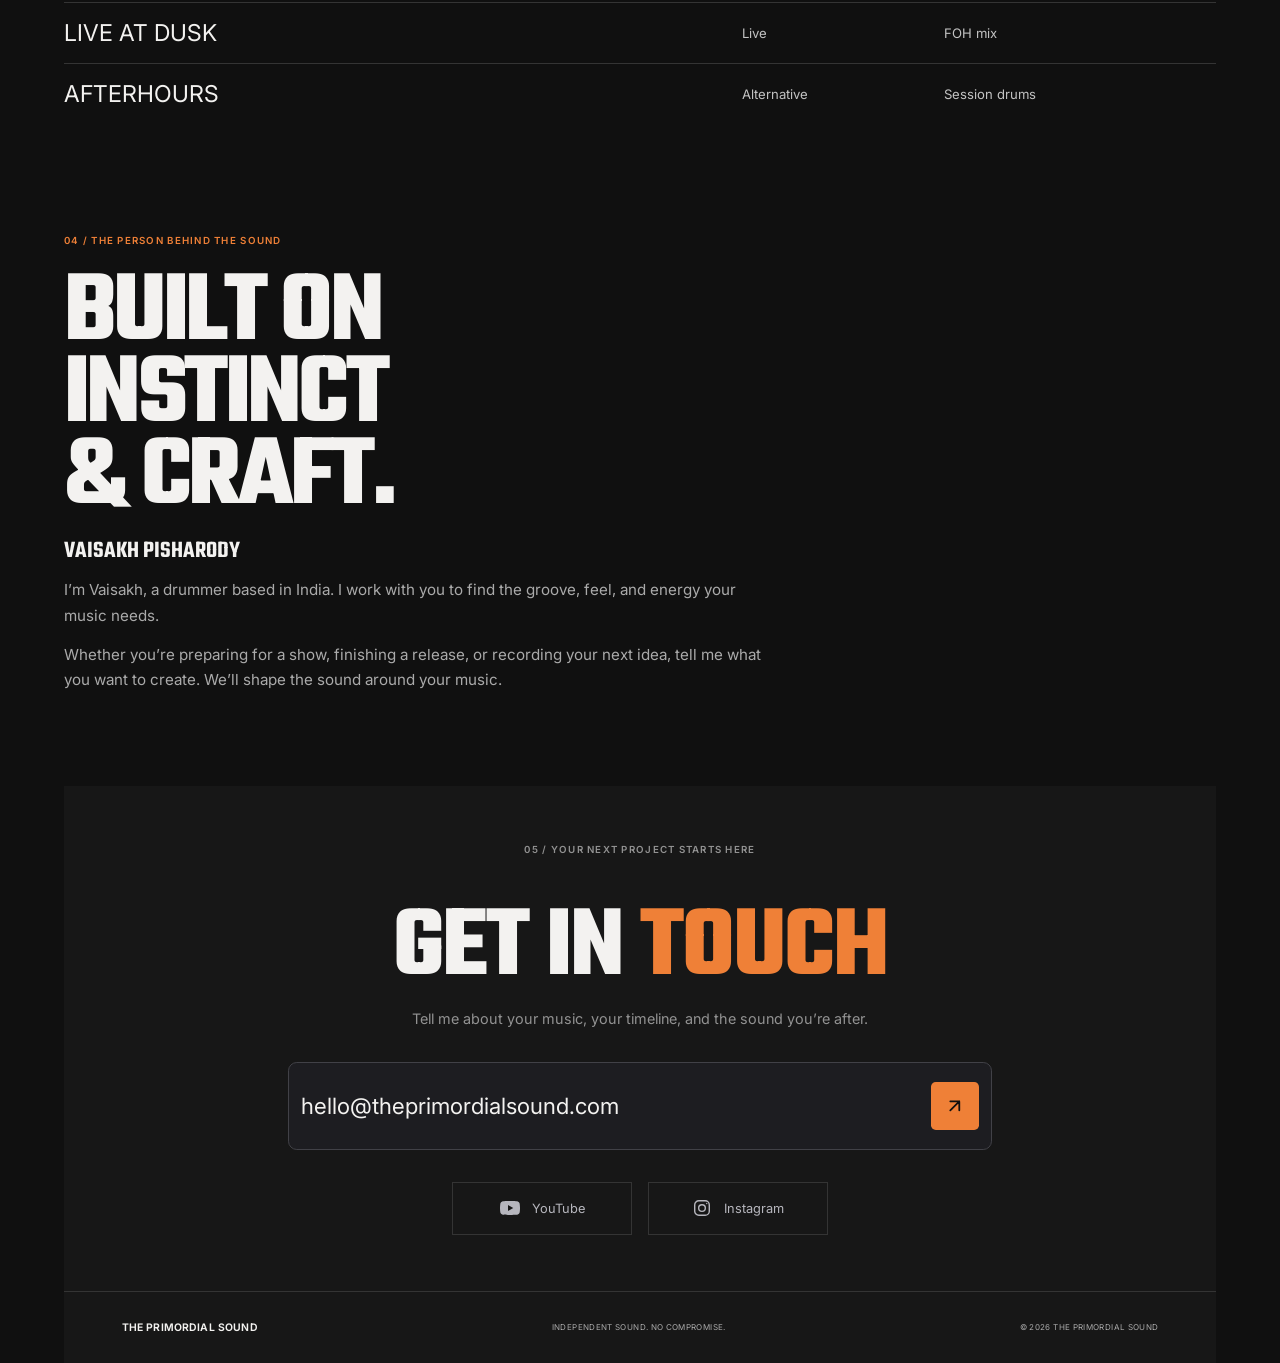
==== commit 76698456: "fix: align About and contact sections with Figma Co-authored-by: Copilot App <223556219+Copilot@user" ====
--- a/index.html
+++ b/index.html
@@ -10,6 +10,7 @@
     <link rel="preconnect" href="https://fonts.googleapis.com">
     <link rel="preconnect" href="https://fonts.gstatic.com" crossorigin>
     <link href="https://fonts.googleapis.com/css2?family=Inter:ital,opsz,wght@0,14..32,100..900;1,14..32,100..900&display=swap" rel="stylesheet">
+    <link href="https://fonts.googleapis.com/css2?family=Teko:wght@500;600;700&display=swap" rel="stylesheet">
     <link rel="preconnect" href="https://fonts.googleapis.com">
     <link rel="preconnect" href="https://fonts.gstatic.com" crossorigin>
     <link href="https://fonts.googleapis.com/css2?family=Poppins:ital,wght@0,100;0,200;0,300;0,400;0,500;0,600;0,700;0,800;0,900;1,100;1,200;1,300;1,400;1,500;1,600;1,700;1,800;1,900&display=swap" rel="stylesheet">
@@ -120,7 +121,7 @@
       <section class="listen section" id="listen">
         <div class="listen__heading">
           <p class="eyebrow"><span class="accent">02 /</span> Listen closely</p>
-          <h2>The difference is in the details.</h2>
+          <h2>The difference is in<br>the details.</h2>
           <p class="listen__subhead">Raw signal. Finished sound. Compare the two.</p>
           <p class="listen__note">Player preview / Sample audio to be added</p>
         </div>
@@ -157,35 +158,51 @@
 
       <section class="about section" id="about">
         <div class="about__content">
-          <p class="eyebrow"><span class="accent">04 /</span> About</p>
-          <h2>The Primordial Sound</h2>
-          <p class="about__tagline">Live sound <span>·</span> Studio <span>·</span> Label</p>
-          <p class="about__location">Based in India.<br>Heard worldwide.</p>
+          <p class="eyebrow about__eyebrow">04 / The person behind the sound</p>
+          <h2>Built on<br>instinct<br>&amp; craft.</h2>
+          <p class="about__name">Vaisakh Pisharody</p>
+          <p class="about__copy">I’m Vaisakh, a drummer based in India. I work with you to find the groove, feel, and energy your music needs.</p>
+          <p class="about__copy">Whether you’re preparing for a show, finishing a release, or recording your next idea, tell me what you want to create. We’ll shape the sound around your music.</p>
         </div>
       </section>
 
       <section class="contact" id="contact">
-        <p class="eyebrow">The Primordial Sound</p>
-        <h2>Have an idea,<br>not a session?</h2>
-        <p>Bring your idea. We'll help turn it into a complete song.</p>
-        <a class="button button--outline" href="#booking-dialog" data-booking-open aria-haspopup="dialog">Book a session <span aria-hidden="true">↗</span></a>
-        <a class="contact__social" href="https://www.instagram.com/theprimordialsound/" target="_blank" rel="noopener noreferrer" aria-label="The Primordial Sound on Instagram">
-          <svg viewBox="0 0 24 24" fill="none" stroke="currentColor" stroke-width="1.7" stroke-linecap="round" stroke-linejoin="round" aria-hidden="true" focusable="false">
-            <rect x="3.25" y="3.25" width="17.5" height="17.5" rx="5"></rect>
-            <circle cx="12" cy="12" r="4"></circle>
-            <circle cx="17.7" cy="6.6" r="0.8" fill="currentColor" stroke="none"></circle>
-          </svg>
+        <p class="eyebrow contact__eyebrow">05 / Your next project starts here</p>
+        <h2>Get in <span>touch</span></h2>
+        <p class="contact__intro">Tell me about your music, your timeline, and the sound you’re after.</p>
+        <a class="contact__email" href="mailto:hello@theprimordialsound.com">
+          <span>hello@theprimordialsound.com</span>
+          <span class="contact__email-arrow" aria-hidden="true">
+            <svg viewBox="0 0 24 24" fill="none" stroke="currentColor" stroke-width="2" stroke-linecap="round" stroke-linejoin="round">
+              <path d="M7 17 17 7M7 7h10v10"></path>
+            </svg>
+          </span>
         </a>
+        <div class="contact__socials">
+          <a class="contact__social" href="https://www.youtube.com/" target="_blank" rel="noopener noreferrer" aria-label="Open YouTube">
+            <svg viewBox="0 0 24 24" fill="currentColor" aria-hidden="true" focusable="false">
+              <path d="M23.5 6.2a3 3 0 0 0-2.1-2.1C19.5 3.6 12 3.6 12 3.6s-7.5 0-9.4.5A3 3 0 0 0 .5 6.2 31 31 0 0 0 0 12a31 31 0 0 0 .5 5.8 3 3 0 0 0 2.1 2.1c1.9.5 9.4.5 9.4.5s7.5 0 9.4-.5a3 3 0 0 0 2.1-2.1A31 31 0 0 0 24 12a31 31 0 0 0-.5-5.8ZM9.6 15.6V8.4l6.3 3.6-6.3 3.6Z"></path>
+            </svg>
+            <span>YouTube</span>
+          </a>
+          <a class="contact__social" href="https://www.instagram.com/theprimordialsound/" target="_blank" rel="noopener noreferrer" aria-label="The Primordial Sound on Instagram">
+            <svg viewBox="0 0 24 24" fill="none" stroke="currentColor" stroke-width="1.7" stroke-linecap="round" stroke-linejoin="round" aria-hidden="true" focusable="false">
+              <rect x="3.25" y="3.25" width="17.5" height="17.5" rx="5"></rect>
+              <circle cx="12" cy="12" r="4"></circle>
+              <circle cx="17.7" cy="6.6" r="0.8" fill="currentColor" stroke="none"></circle>
+            </svg>
+            <span>Instagram</span>
+          </a>
+        </div>
       </section>
     </main>
 
     <footer class="site-footer">
       <a class="brand" href="#top">
-        <img src="assets/brand/fader-icon-dark.png" alt="">
         <span>THE PRIMORDIAL SOUND</span>
       </a>
-      <span class="eyebrow">© 2026 The Primordial Sound</span>
-      <a class="back-to-top" href="#top">Back to top ↑</a>
+      <span class="site-footer__motto">Independent sound. No compromise.</span>
+      <span class="site-footer__copyright">© 2026 The Primordial Sound</span>
     </footer>
     <dialog class="booking-dialog" id="booking-dialog" aria-labelledby="booking-title">
       <div class="booking-dialog__header">
--- a/styles.css
+++ b/styles.css
@@ -202,6 +202,12 @@
   line-height: 0.82;
 }
 
+.about h2,
+.contact h2 {
+  font-family: "Teko", Impact, Haettenschweiler, "Arial Narrow Bold", sans-serif;
+  font-weight: 700;
+}
+
 .hero h1 span {
   color: var(--accent);
 }
@@ -608,7 +614,7 @@
 
 .about {
   display: block;
-  background: #151515;
+  background: var(--background);
 }
 
 .about__content {
@@ -616,61 +622,128 @@
 }
 
 .about h2 {
-  max-width: 34rem;
-  margin: 1.6rem 0;
-  font-size: clamp(3.2rem, 7vw, 6.2rem);
-  line-height: 0.95;
-}
-
-.about__tagline,
-.about__location {
+  max-width: 24rem;
+  margin: 1.6rem 0 1.15rem;
+  font-size: clamp(5rem, 8vw, 7.5rem);
+  line-height: 0.8;
+}
+
+.about__eyebrow {
+  color: var(--accent);
+}
+
+.about__name {
+  margin: 0 0 0.65rem;
+  font-family: "Teko", Impact, Haettenschweiler, "Arial Narrow Bold", sans-serif;
+  font-size: 1.5rem;
+  font-weight: 600;
+  line-height: 1.1;
+  text-transform: uppercase;
+}
+
+.about__copy {
+  max-width: 44rem;
+  margin: 0.8rem 0 0;
   color: #aaa;
-  font-size: 0.77rem;
-  line-height: 1.8;
-}
-
-.about__tagline {
-  letter-spacing: 0.1em;
-  text-transform: uppercase;
-}
-
-.about__tagline span {
-  color: var(--accent);
-}
-
-.about__location {
-  margin-top: 2rem;
-  text-transform: uppercase;
+  font-size: 0.95rem;
+  line-height: 1.7;
 }
 
 .contact {
-  padding: clamp(5rem, 10vw, 9rem) var(--gutter);
+  display: flex;
+  flex-direction: column;
+  align-items: center;
+  margin: 2.4rem var(--gutter) 0;
+  padding: clamp(3.5rem, 4vw, 4.5rem) var(--gutter) 3.5rem;
   background: var(--surface);
+  text-align: center;
+}
+
+.contact__eyebrow {
+  margin: 0 0 clamp(2rem, 4vw, 3.5rem);
 }
 
 .contact h2 {
-  max-width: 62rem;
-  margin: 1.2rem 0;
-  font-size: clamp(3.4rem, 8vw, 6.5rem);
-  line-height: 0.95;
-}
-
-.contact > p:not(.eyebrow) {
-  margin: 0 0 1.8rem;
+  max-width: none;
+  margin: 0;
+  font-size: clamp(4.5rem, 8vw, 8rem);
+  line-height: 0.8;
+  letter-spacing: -0.02em;
+}
+
+.contact h2 span {
+  color: var(--accent);
+}
+
+.contact__intro {
+  max-width: 38rem;
+  margin: 1rem 0 2rem;
   color: var(--muted);
-  font-size: 0.95rem;
+  font-size: 0.9rem;
+  line-height: 1.6;
+}
+
+.contact__email {
+  display: flex;
+  width: min(100%, 44rem);
+  min-height: 5.5rem;
+  align-items: center;
+  justify-content: space-between;
+  gap: 1rem;
+  margin-bottom: 2rem;
+  padding: 0.75rem;
+  border: 1px solid #414147;
+  border-radius: 0.55rem;
+  background: #1d1d21;
+  font-size: clamp(1rem, 2vw, 1.4rem);
+  text-align: left;
+  transition: border-color 160ms ease;
+}
+
+.contact__email:hover {
+  border-color: var(--accent);
+}
+
+.contact__email > span:first-child {
+  min-width: 0;
+  overflow-wrap: anywhere;
+}
+
+.contact__email-arrow {
+  display: grid;
+  width: 3rem;
+  height: 3rem;
+  flex: 0 0 auto;
+  place-items: center;
+  border-radius: 0.3rem;
+  background: var(--accent);
+  color: #101010;
+}
+
+.contact__email-arrow svg {
+  width: 1.35rem;
+  height: 1.35rem;
+}
+
+.contact__socials {
+  display: flex;
+  flex-wrap: wrap;
+  justify-content: center;
+  gap: 1rem;
 }
 
 .contact__social {
   display: inline-flex;
-  width: 2.7rem;
-  height: 2.7rem;
+  min-width: 11.25rem;
+  min-height: 3.3rem;
   align-items: center;
   justify-content: center;
-  margin-left: 1.25rem;
+  gap: 0.75rem;
+  padding: 0 1rem;
   border: 1px solid var(--line);
   color: #b6b6bd;
-  transition: color 160ms ease;
+  font-size: 0.8rem;
+  transition: border-color 160ms ease, color 160ms ease;
 }
 
 .contact__social:hover {
@@ -684,8 +757,21 @@
 }
 
 .contact__social svg {
-  width: 1.2rem;
-  height: 1.2rem;
+  width: 1.25rem;
+  height: 1.25rem;
+  flex: 0 0 auto;
+}
+
+.contact__booking {
+  margin-top: 1.5rem;
+  color: var(--muted);
+  font-size: 0.68rem;
+  letter-spacing: 0.08em;
+  text-transform: uppercase;
+}
+
+.contact__booking:hover {
+  color: var(--accent);
 }
 
 .booking-dialog {
@@ -948,11 +1034,13 @@
 
 .site-footer {
   display: flex;
-  min-height: 5.5rem;
+  min-height: 4.5rem;
   align-items: center;
   justify-content: space-between;
-  gap: 1.5rem;
-  padding: 1rem var(--gutter);
+  gap: 2rem;
+  margin-inline: var(--gutter);
+  padding: 1rem clamp(1.25rem, 4.5vw, 4.5rem);
+  border-top: 1px solid var(--line);
   background: var(--surface);
 }
 
@@ -964,9 +1052,12 @@
   display: none;
 }
 
-.site-footer .eyebrow,
-.back-to-top {
+.site-footer__motto,
+.site-footer__copyright {
+  color: #aaa;
   font-size: 0.5rem;
+  letter-spacing: 0.045em;
+  text-transform: uppercase;
 }
 
 .templates-site {
@@ -1062,37 +1153,8 @@
   font-size: 0.7rem;
 }
 
-.contact--compact {
-  display: grid;
-  grid-template-columns: minmax(0, 1fr) auto;
-  align-items: center;
-  gap: 0.8rem 2rem;
-  padding-top: 3rem;
-  padding-bottom: 3rem;
-}
-
-.contact--compact h2 {
-  margin: 0;
-  font-size: clamp(2rem, 4vw, 3rem);
-}
-
-.contact--compact > p:not(.eyebrow) {
-  grid-column: 1;
-  margin: 0;
-}
-
-.contact--compact .button {
-  grid-column: 2;
-  grid-row: 1 / span 2;
-}
-
 .site-footer--templates {
-  border-top: 1px solid var(--line);
   font-size: 0.6rem;
-}
-
-.site-footer--templates .eyebrow {
-  margin-left: auto;
 }
 
 @media (max-width: 1000px) {
@@ -1296,11 +1358,51 @@
   }
 
   .about h2 {
-    font-size: clamp(3rem, 12vw, 4.5rem);
+    font-size: clamp(4rem, 14vw, 5.5rem);
   }
 
   .contact h2 {
-    font-size: clamp(3rem, 12vw, 4.5rem);
+    font-size: clamp(3.75rem, 16vw, 5.5rem);
+  }
+
+  .contact {
+    margin-top: 1.25rem;
+    padding: 3rem 1.25rem 2.5rem;
+  }
+
+  .contact__eyebrow {
+    margin-bottom: 2rem;
+  }
+
+  .contact__intro {
+    margin-bottom: 1.5rem;
+  }
+
+  .contact__email {
+    min-height: 4rem;
+    margin-bottom: 1.25rem;
+    padding: 0.5rem;
+    font-size: clamp(0.75rem, 4vw, 1rem);
+  }
+
+  .contact__email-arrow {
+    width: 2.6rem;
+    height: 2.6rem;
+  }
+
+  .contact__socials {
+    width: min(100%, 24rem);
+    gap: 0.65rem;
+  }
+
+  .contact__social {
+    min-width: 9rem;
+    min-height: 3rem;
+    flex: 1 1 9rem;
+  }
+
+  .contact__booking {
+    margin-top: 1rem;
   }
 
   .booking-dialog {
@@ -1328,11 +1430,8 @@
   .site-footer {
     align-items: flex-start;
     flex-direction: column;
-    gap: 0.8rem;
-  }
-
-  .site-footer .eyebrow {
-    margin-left: 0;
+    gap: 0.65rem;
+    padding: 1.25rem var(--gutter);
   }
 
   .site-header--templates {
@@ -1353,21 +1452,6 @@
     justify-self: start;
   }
 
-  .contact--compact {
-    display: block;
-  }
-
-  .contact--compact h2 {
-    margin-bottom: 1rem;
-  }
-
-  .contact--compact .button {
-    margin-top: 1.5rem;
-  }
-
-  .contact__social {
-    margin: 1rem 0 0 0.75rem;
-  }
 }
 
 @media (prefers-reduced-motion: reduce) {
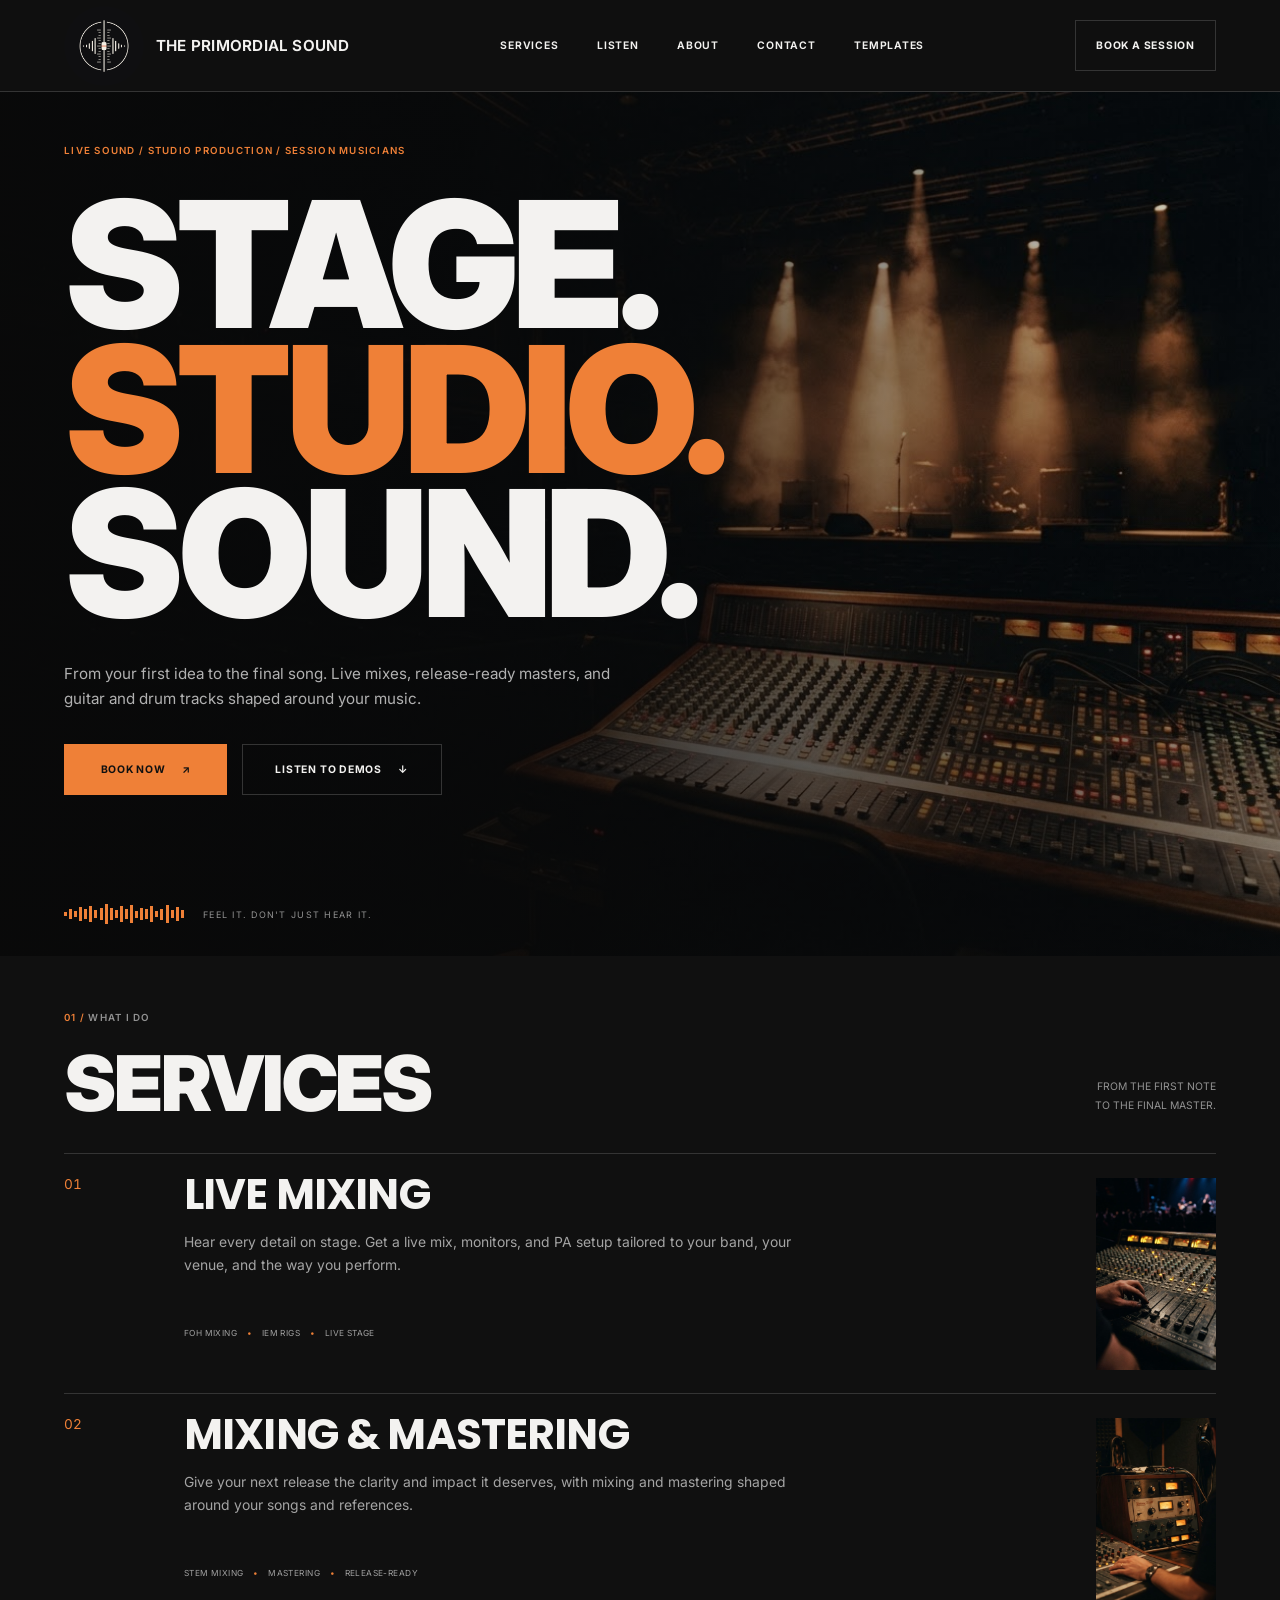
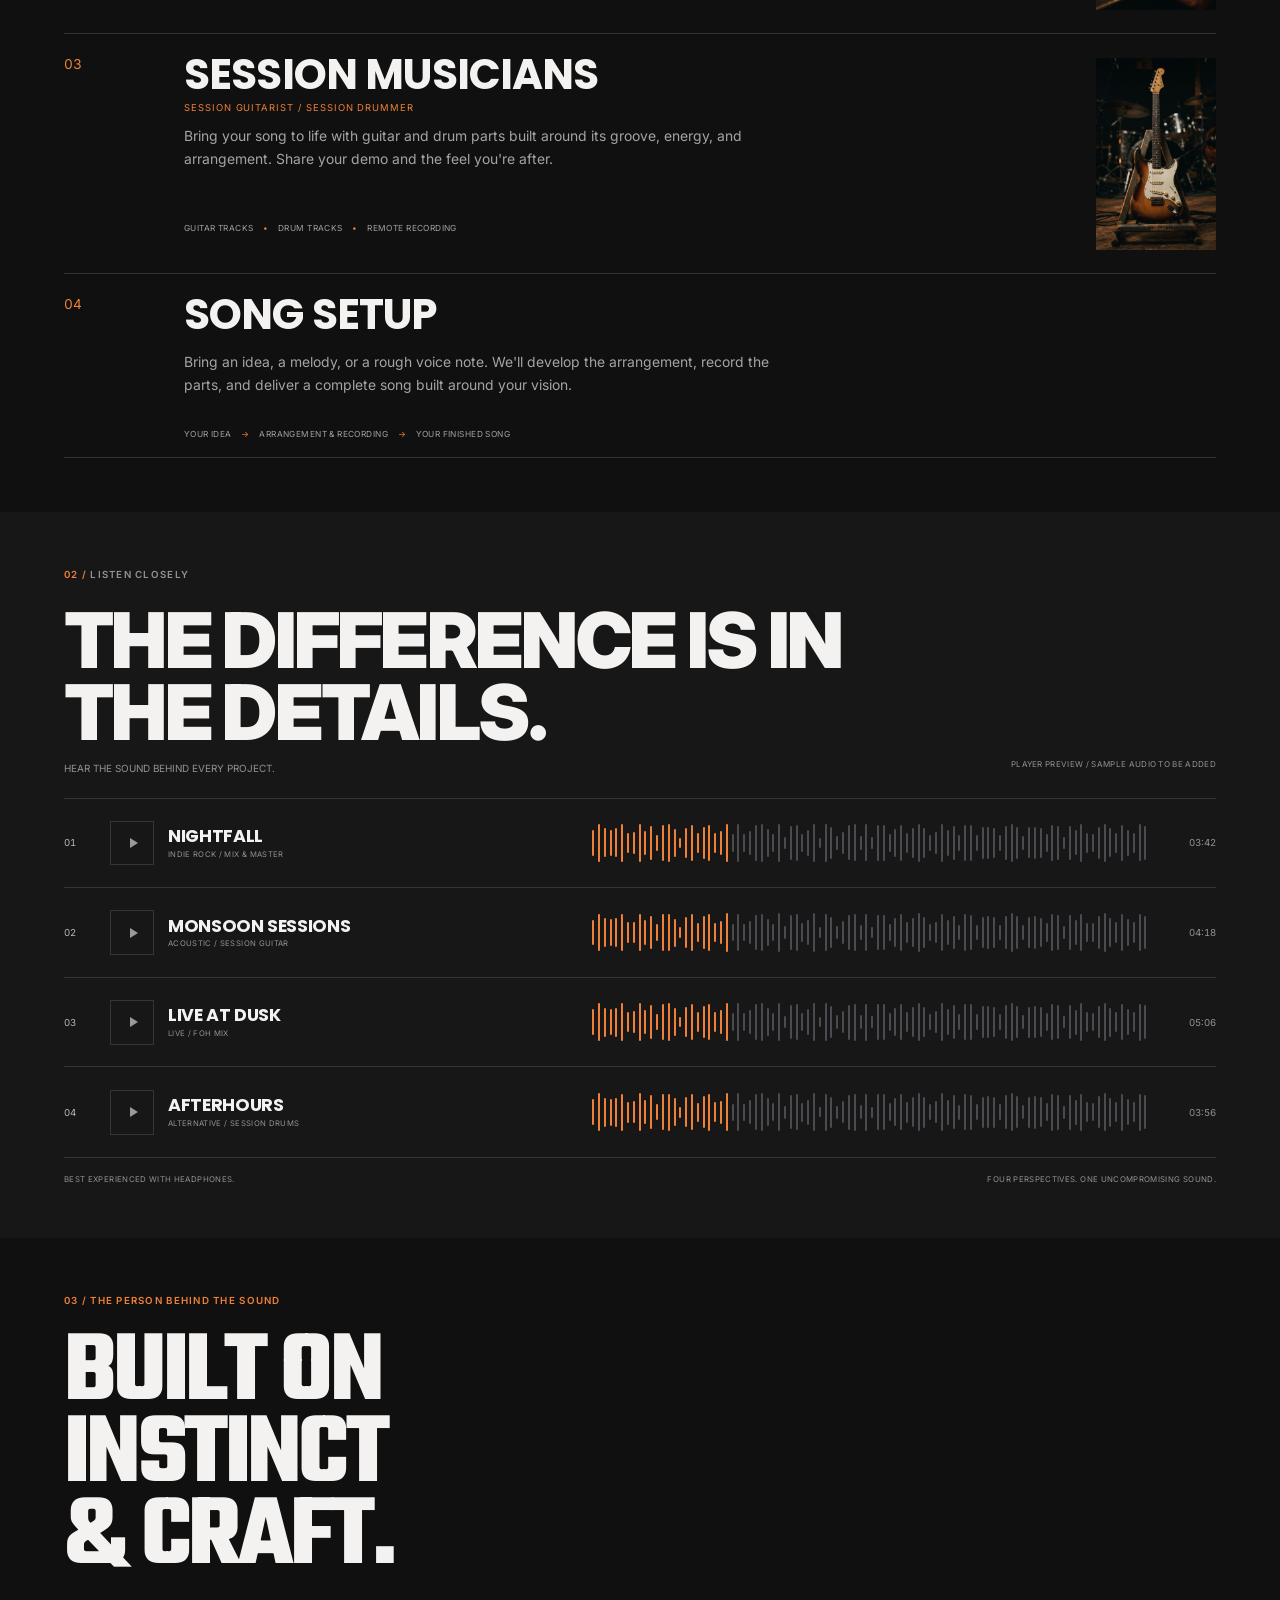
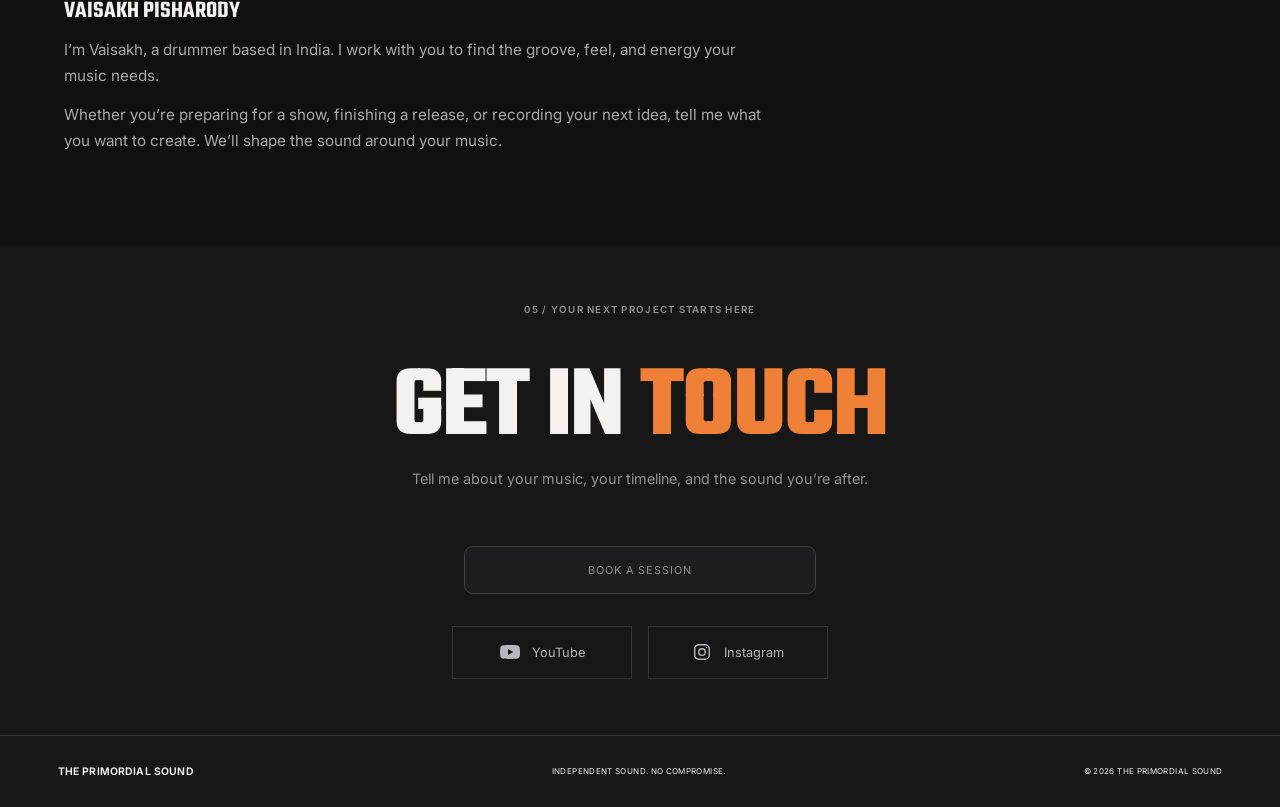
==== commit 9aa3702a: "feat: refine website layout and audio player Co-authored-by: Copilot App <223556219+Copilot@users.no" ====
--- a/index.html
+++ b/index.html
@@ -26,7 +26,6 @@
       <nav class="site-nav" aria-label="Main navigation">
         <a href="#services">Services</a>
         <a href="#listen">Listen</a>
-        <a href="#work">Work</a>
         <a href="#about">About</a>
         <a href="#contact">Contact</a>
         <a href="templates.html">Templates</a>
@@ -37,7 +36,6 @@
         <nav aria-label="Mobile navigation">
           <a href="#services">Services</a>
           <a href="#listen">Listen</a>
-          <a href="#work">Work</a>
           <a href="#about">About</a>
           <a href="#contact">Contact</a>
           <a href="templates.html">Templates</a>
@@ -122,7 +120,7 @@
         <div class="listen__heading">
           <p class="eyebrow"><span class="accent">02 /</span> Listen closely</p>
           <h2>The difference is in<br>the details.</h2>
-          <p class="listen__subhead">Raw signal. Finished sound. Compare the two.</p>
+          <p class="listen__subhead">Hear the sound behind every project.</p>
           <p class="listen__note">Player preview / Sample audio to be added</p>
         </div>
         <div class="demo-list" id="demo-list" data-audio-manifest="data/audio.json" aria-live="polite">
@@ -134,31 +132,9 @@
         </div>
       </section>
 
-      <section class="work section" id="work">
-        <div class="section-intro">
-          <div>
-            <p class="eyebrow"><span class="accent">03 /</span> Selected work</p>
-            <h2>Selected work</h2>
-          </div>
-        </div>
-        <div class="work-table-wrap">
-          <table class="work-table">
-            <thead>
-              <tr><th scope="col">Project</th><th scope="col">Style</th><th scope="col">Service</th></tr>
-            </thead>
-            <tbody>
-              <tr><td>Nightfall</td><td>Indie rock</td><td>Mix &amp; master</td></tr>
-              <tr><td>Monsoon Sessions</td><td>Acoustic</td><td>Session guitar</td></tr>
-              <tr><td>Live at Dusk</td><td>Live</td><td>FOH mix</td></tr>
-              <tr><td>Afterhours</td><td>Alternative</td><td>Session drums</td></tr>
-            </tbody>
-          </table>
-        </div>
-      </section>
-
       <section class="about section" id="about">
         <div class="about__content">
-          <p class="eyebrow about__eyebrow">04 / The person behind the sound</p>
+          <p class="eyebrow about__eyebrow">03 / The person behind the sound</p>
           <h2>Built on<br>instinct<br>&amp; craft.</h2>
           <p class="about__name">Vaisakh Pisharody</p>
           <p class="about__copy">I’m Vaisakh, a drummer based in India. I work with you to find the groove, feel, and energy your music needs.</p>
@@ -170,14 +146,9 @@
         <p class="eyebrow contact__eyebrow">05 / Your next project starts here</p>
         <h2>Get in <span>touch</span></h2>
         <p class="contact__intro">Tell me about your music, your timeline, and the sound you’re after.</p>
-        <a class="contact__email" href="mailto:hello@theprimordialsound.com">
-          <span>hello@theprimordialsound.com</span>
-          <span class="contact__email-arrow" aria-hidden="true">
-            <svg viewBox="0 0 24 24" fill="none" stroke="currentColor" stroke-width="2" stroke-linecap="round" stroke-linejoin="round">
-              <path d="M7 17 17 7M7 7h10v10"></path>
-            </svg>
-          </span>
-        </a>
+        <button class="contact__booking" id="booking-footer" type="button">
+          <span>Book a session</span>
+        </button>
         <div class="contact__socials">
           <a class="contact__social" href="https://www.youtube.com/" target="_blank" rel="noopener noreferrer" aria-label="Open YouTube">
             <svg viewBox="0 0 24 24" fill="currentColor" aria-hidden="true" focusable="false">
--- a/styles.css
+++ b/styles.css
@@ -11,6 +11,47 @@
   background: var(--background);
   color: var(--foreground);
   scroll-behavior: smooth;
+  scrollbar-color: var(--accent) var(--background);
+  scrollbar-width: auto;
+}
+
+::-webkit-scrollbar {
+  width: 14px;
+  height: 14px;
+}
+
+::-webkit-scrollbar-track {
+  border: 1px solid var(--line);
+  border-radius: 999px;
+  background: var(--background);
+}
+
+::-webkit-scrollbar-thumb {
+  min-height: 2.5rem;
+  border: 3px solid var(--background);
+  border-radius: 999px;
+  background-color: var(--accent);
+  background-image: linear-gradient(var(--surface), var(--surface));
+  background-repeat: no-repeat;
+  background-position: center;
+  background-size: 7px 2px;
+}
+
+::-webkit-scrollbar-thumb:hover {
+  background-color: #ff9552;
+}
+
+::-webkit-scrollbar-thumb:active {
+  background-color: #d66b28;
+}
+
+::-webkit-scrollbar-thumb:focus-visible {
+  outline: 2px solid var(--foreground);
+  outline-offset: -3px;
+}
+
+::-webkit-scrollbar-corner {
+  background: var(--background);
 }
 
 * {
@@ -63,8 +104,8 @@
 }
 
 .brand img {
-  width: 2.6rem;
-  height: 2.6rem;
+  width: 5rem;
+  height: 5rem;
   object-fit: cover;
   border-radius: 50%;
 }
@@ -267,14 +308,15 @@
 
 .signal-wave {
   display: flex;
-  width: 8.5rem;
-  height: 1.5rem;
+  width: 7.5rem;
+  height: 1.25rem;
   align-items: center;
   gap: 2px;
+  justify-content: space-between;
 }
 
 .signal-wave span {
-  flex: 1 1 0;
+  flex: 0 0 3px;
   min-width: 1px;
   height: var(--bar);
   background: var(--accent);
@@ -429,7 +471,7 @@
 .demo-row {
   display: grid;
   min-height: 5.6rem;
-  grid-template-columns: 2rem 2.8rem minmax(10rem, 1fr) minmax(14rem, 1.35fr) 3.5rem 6.7rem;
+  grid-template-columns: 2rem 2.8rem minmax(10rem, 1fr) minmax(14rem, 1.35fr) 3.5rem;
   align-items: center;
   gap: 0.85rem;
   border-bottom: 1px solid var(--line);
@@ -478,8 +520,7 @@
   color: var(--accent);
 }
 
-.play-button:disabled,
-.demo-mode:disabled {
+.play-button:disabled {
   cursor: not-allowed;
   opacity: 0.6;
 }
@@ -527,21 +568,6 @@
   text-align: right;
 }
 
-.demo-mode {
-  min-height: 2.4rem;
-  border: 1px solid #454545;
-  border-right: 3px solid var(--accent);
-  background: #1c1c1c;
-  color: var(--foreground);
-  cursor: pointer;
-  font-size: 0.55rem;
-  text-transform: uppercase;
-}
-
-.demo-mode:hover:not(:disabled) {
-  border-color: var(--accent);
-}
-
 .demo-row__audio {
   display: none;
 }
@@ -572,46 +598,6 @@
   margin: 0;
 }
 
-.work {
-  background: var(--background);
-}
-
-.work-table-wrap {
-  overflow-x: auto;
-}
-
-.work-table {
-  width: 100%;
-  border-collapse: collapse;
-  text-align: left;
-}
-
-.work-table th,
-.work-table td {
-  padding: 1rem 0.6rem 1rem 0;
-  border-top: 1px solid var(--line);
-}
-
-.work-table th {
-  color: var(--muted);
-  font-size: 0.55rem;
-  font-weight: 600;
-  letter-spacing: 0.12em;
-  text-transform: uppercase;
-}
-
-.work-table td {
-  color: #c3c3c3;
-  font-size: 0.82rem;
-}
-
-.work-table td:first-child {
-  color: var(--foreground);
-  font-family: 'Inter', Impact, Haettenschweiler, "Arial Narrow Bold", sans-serif;
-  font-size: 1.45rem;
-  text-transform: uppercase;
-}
-
 .about {
   display: block;
   background: var(--background);
@@ -659,6 +645,12 @@
   text-align: center;
 }
 
+body:not(.templates-site) .contact {
+  margin-right: 0;
+  margin-left: 0;
+  background: var(--surface);
+}
+
 .contact__eyebrow {
   margin: 0 0 clamp(2rem, 4vw, 3.5rem);
 }
@@ -683,28 +675,33 @@
   line-height: 1.6;
 }
 
-.contact__email {
-  display: flex;
-  width: min(100%, 44rem);
-  min-height: 5.5rem;
+.contact__booking {
+  /* display: flex; */
+  width: min(100%, 22rem);
+  min-height: 3rem;
   align-items: center;
-  justify-content: space-between;
   gap: 1rem;
   margin-bottom: 2rem;
   padding: 0.75rem;
   border: 1px solid #414147;
   border-radius: 0.55rem;
   background: #1d1d21;
+  cursor: pointer;
   font-size: clamp(1rem, 2vw, 1.4rem);
-  text-align: left;
+  text-align: center;
   transition: border-color 160ms ease;
 }
 
-.contact__email:hover {
+.contact__booking:focus-visible {
+  outline: 2px solid var(--accent);
+  outline-offset: 3px;
+}
+
+.contact__booking:hover {
   border-color: var(--accent);
 }
 
-.contact__email > span:first-child {
+.contact__booking > span:first-child {
   min-width: 0;
   overflow-wrap: anywhere;
 }
@@ -1034,11 +1031,12 @@
 
 .site-footer {
   display: flex;
+  width: 100%;
   min-height: 4.5rem;
   align-items: center;
   justify-content: space-between;
   gap: 2rem;
-  margin-inline: var(--gutter);
+  margin: 0;
   padding: 1rem clamp(1.25rem, 4.5vw, 4.5rem);
   border-top: 1px solid var(--line);
   background: var(--surface);
@@ -1054,14 +1052,31 @@
 
 .site-footer__motto,
 .site-footer__copyright {
-  color: #aaa;
+  color: var(--foreground);
   font-size: 0.5rem;
   letter-spacing: 0.045em;
   text-transform: uppercase;
 }
 
 .templates-site {
-  background: #000;
+  display: flex;
+  min-height: 100vh;
+  min-height: 100svh;
+  flex-direction: column;
+  background: var(--background);
+}
+
+.templates-site main {
+  display: flex;
+  flex: 1;
+  flex-direction: column;
+}
+
+.templates-site main .contact {
+  margin-top: auto;
+  margin-right: 0;
+  margin-left: 0;
+  background: var(--surface);
 }
 
 .site-header--templates {
@@ -1100,8 +1115,10 @@
 .templates-list {
   padding-top: 1.5rem;
   padding-bottom: 2rem;
+  margin-bottom: 2rem;
   border-top: 1px solid var(--line);
-  background: var(--background);
+  --muted: #d0d0d0;
+  background: var(--surface);
 }
 
 .templates-list__head {
@@ -1153,8 +1170,28 @@
   font-size: 0.7rem;
 }
 
-.site-footer--templates {
-  font-size: 0.6rem;
+
+
+.templates-site .contact__booking {
+  display: grid;
+  width: min(100%, 22rem);
+  min-height: 3rem;
+  place-items: center;
+  margin-bottom: 2rem;
+  padding: 0.75rem;
+  border: 1px solid #414147;
+  border-radius: 0.55rem;
+  background: #1d1d21;
+  color: var(--foreground);
+  cursor: pointer;
+  font: inherit;
+  font-size: clamp(1rem, 2vw, 1.4rem);
+  text-align: center;
+  transition: border-color 160ms ease;
+}
+
+.templates-site .contact__booking:hover {
+  border-color: var(--accent);
 }
 
 @media (max-width: 1000px) {
@@ -1211,6 +1248,13 @@
 }
 
 @media (max-width: 760px) {
+  .templates-site .contact__booking {
+    min-height: 4rem;
+    margin-bottom: 1.25rem;
+    padding: 0.5rem;
+    font-size: clamp(0.75rem, 4vw, 1rem);
+  }
+
   .site-header {
     min-height: 4.5rem;
     padding-block: 0.75rem;
@@ -1343,18 +1387,9 @@
     grid-row: 2;
   }
 
-  .demo-mode {
-    grid-column: 3 / 5;
-    grid-row: 3;
-  }
-
   .listen__footer {
     flex-direction: column;
     gap: 0.5rem;
-  }
-
-  .work-table {
-    min-width: 34rem;
   }
 
   .about h2 {
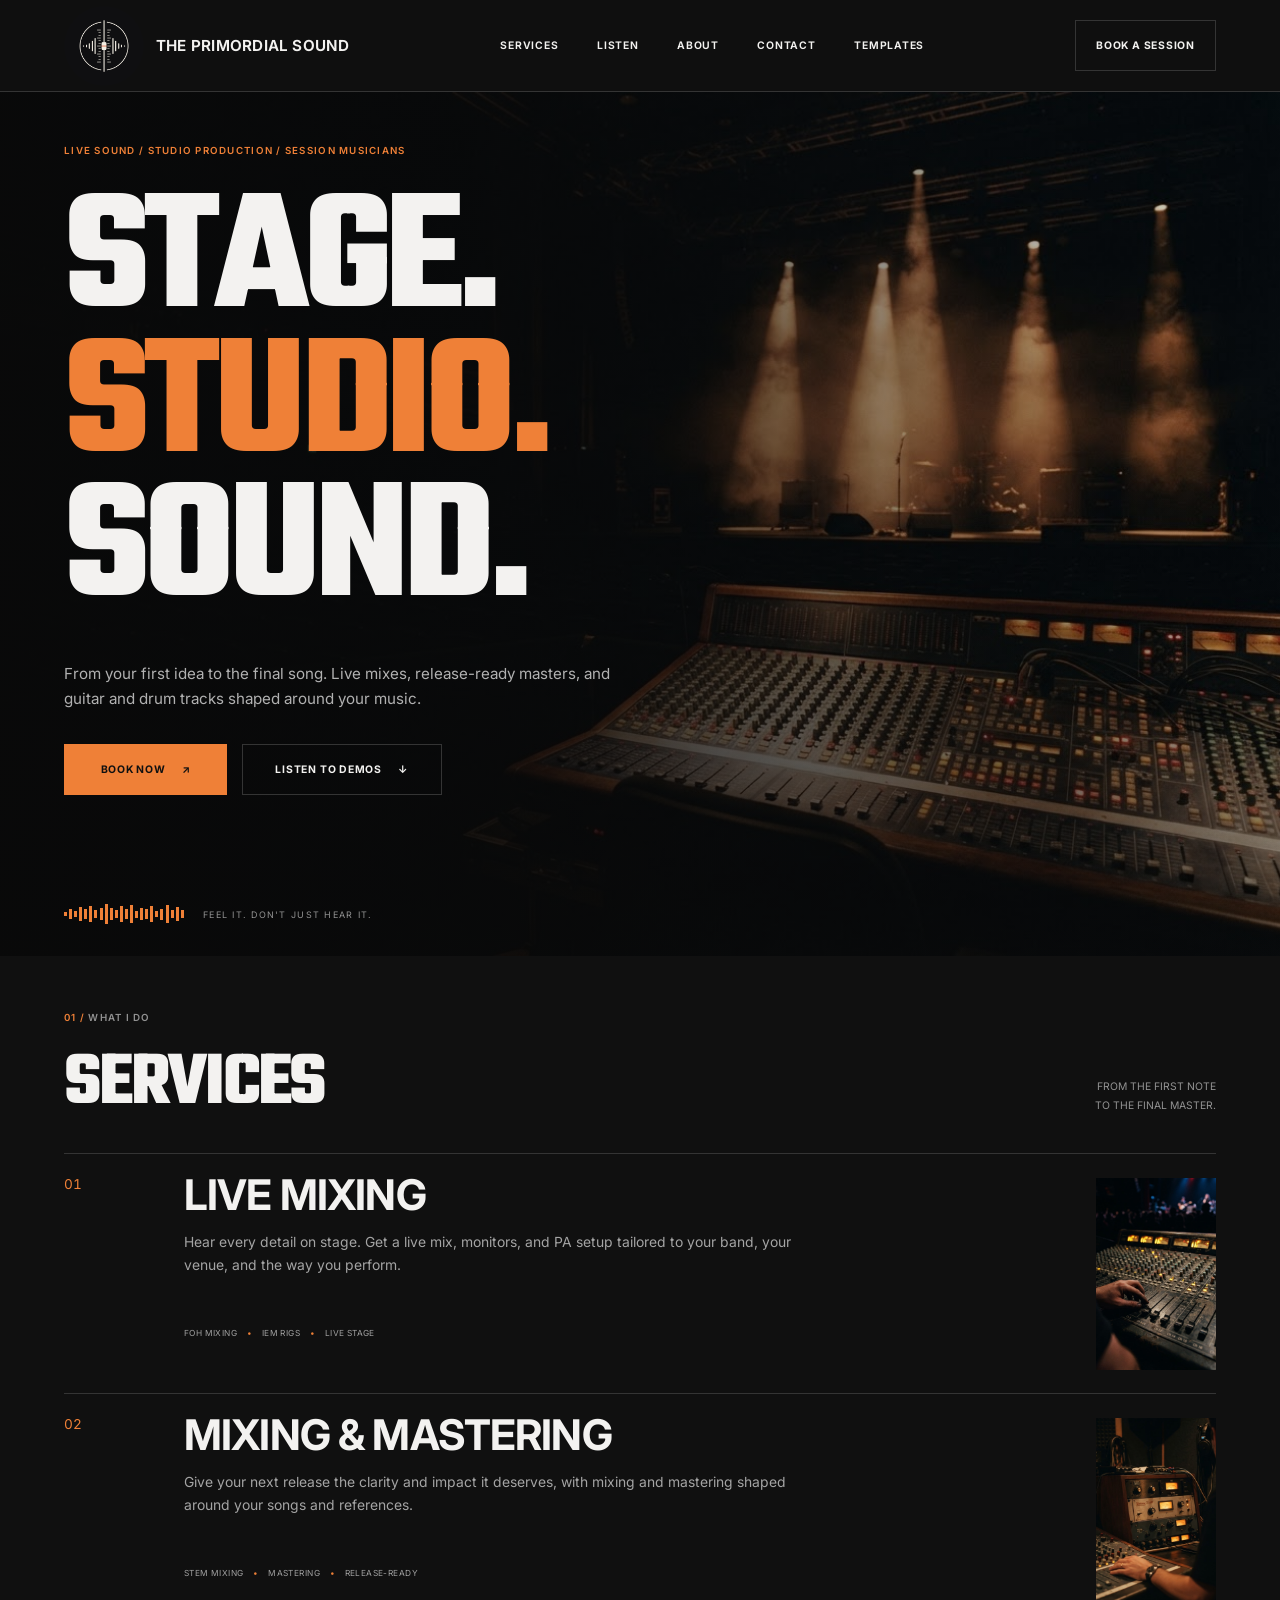
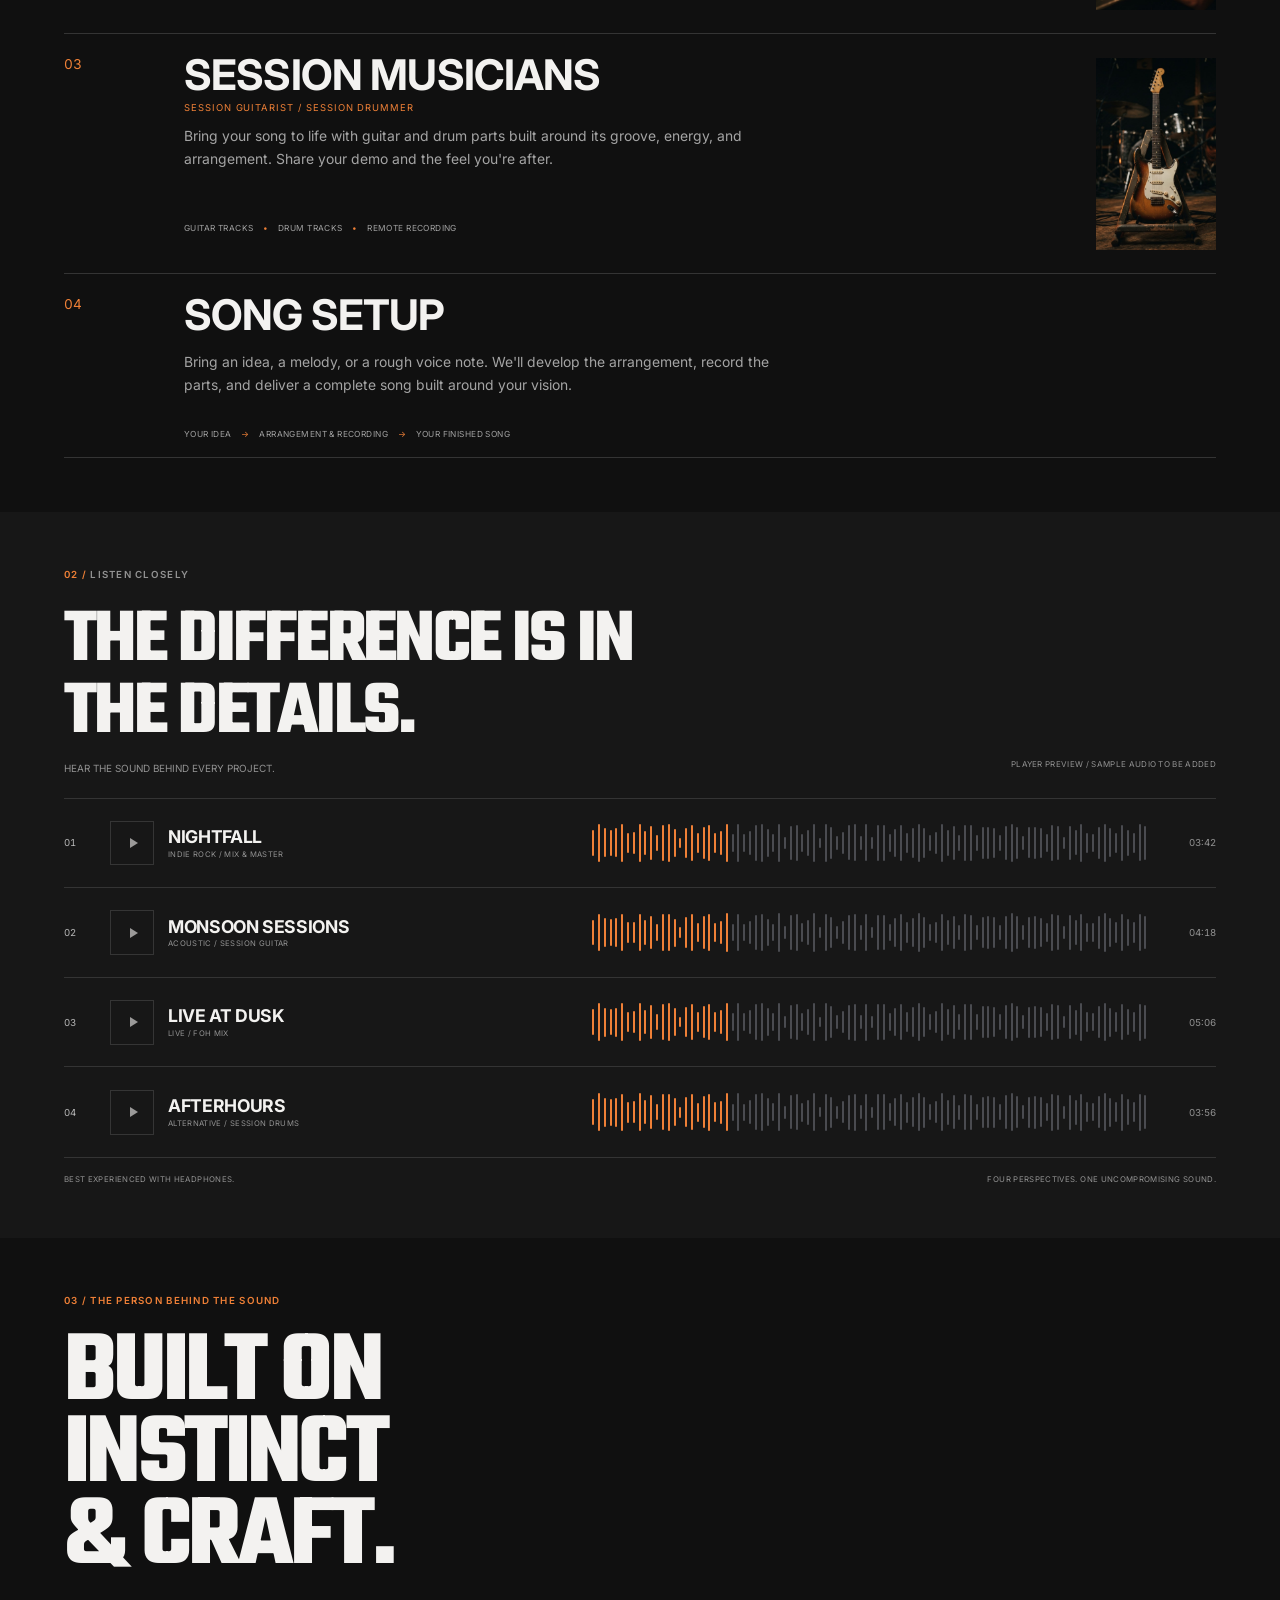
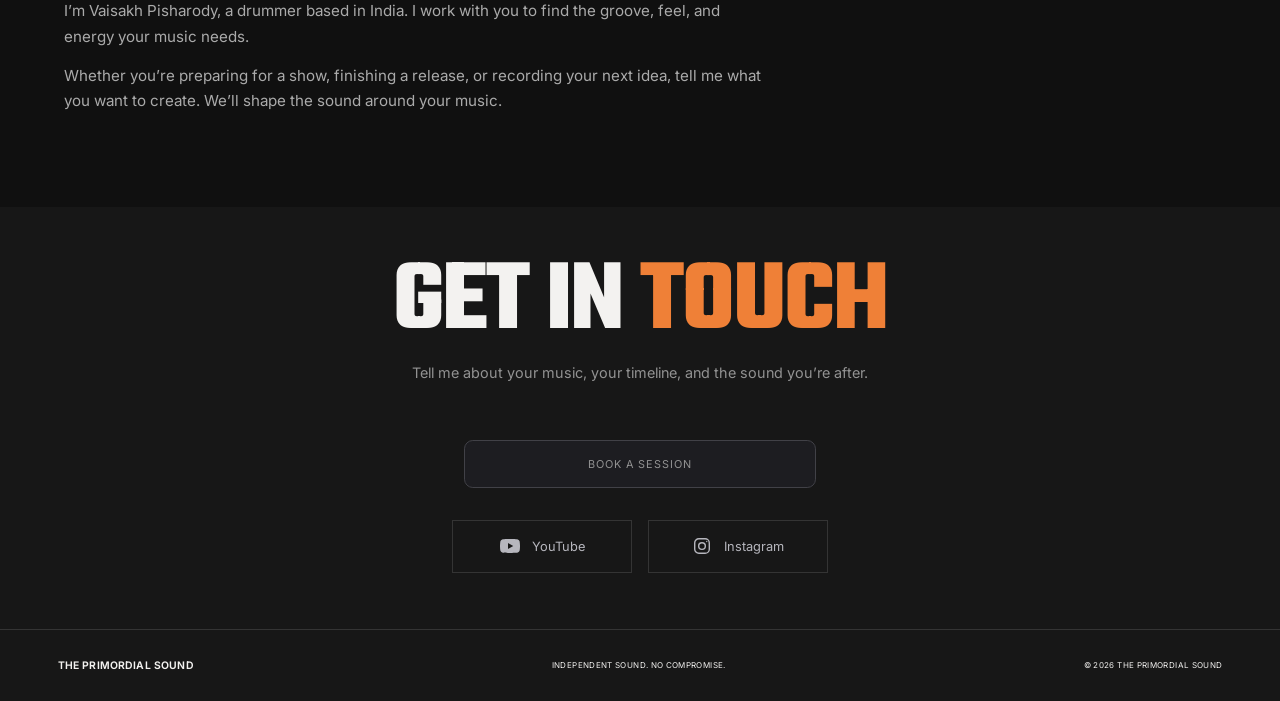
==== commit 832fc50d: "style: apply pending website refinements Co-authored-by: Copilot App <223556219+Copilot@users.norepl" ====
--- a/index.html
+++ b/index.html
@@ -19,7 +19,7 @@
   </head>
   <body>
     <header class="site-header">
-      <a class="brand" href="#top" aria-label="The Primordial Sound, home">
+      <a class="brand" href="" aria-label="The Primordial Sound, home">
         <img src="assets/brand/fader-icon-dark.png" alt="">
         <span>THE PRIMORDIAL SOUND</span>
       </a>
@@ -136,17 +136,16 @@
         <div class="about__content">
           <p class="eyebrow about__eyebrow">03 / The person behind the sound</p>
           <h2>Built on<br>instinct<br>&amp; craft.</h2>
-          <p class="about__name">Vaisakh Pisharody</p>
-          <p class="about__copy">I’m Vaisakh, a drummer based in India. I work with you to find the groove, feel, and energy your music needs.</p>
+          <p class="about__copy">I’m Vaisakh Pisharody, a drummer based in India. I work with you to find the groove, feel, and energy your music needs.</p>
           <p class="about__copy">Whether you’re preparing for a show, finishing a release, or recording your next idea, tell me what you want to create. We’ll shape the sound around your music.</p>
         </div>
       </section>
 
       <section class="contact" id="contact">
-        <p class="eyebrow contact__eyebrow">05 / Your next project starts here</p>
+        <!-- <p class="eyebrow contact__eyebrow">05 / Your next project starts here</p> -->
         <h2>Get in <span>touch</span></h2>
         <p class="contact__intro">Tell me about your music, your timeline, and the sound you’re after.</p>
-        <button class="contact__booking" id="booking-footer" type="button">
+        <button class="contact__booking" type="button" data-booking-open aria-haspopup="dialog">
           <span>Book a session</span>
         </button>
         <div class="contact__socials">
--- a/styles.css
+++ b/styles.css
@@ -15,18 +15,18 @@
   scrollbar-width: auto;
 }
 
-::-webkit-scrollbar {
+html::-webkit-scrollbar {
   width: 14px;
   height: 14px;
 }
 
-::-webkit-scrollbar-track {
+html::-webkit-scrollbar-track {
   border: 1px solid var(--line);
   border-radius: 999px;
   background: var(--background);
 }
 
-::-webkit-scrollbar-thumb {
+html::-webkit-scrollbar-thumb {
   min-height: 2.5rem;
   border: 3px solid var(--background);
   border-radius: 999px;
@@ -37,20 +37,20 @@
   background-size: 7px 2px;
 }
 
-::-webkit-scrollbar-thumb:hover {
+html::-webkit-scrollbar-thumb:hover {
   background-color: #ff9552;
 }
 
-::-webkit-scrollbar-thumb:active {
+html::-webkit-scrollbar-thumb:active {
   background-color: #d66b28;
 }
 
-::-webkit-scrollbar-thumb:focus-visible {
+html::-webkit-scrollbar-thumb:focus-visible {
   outline: 2px solid var(--foreground);
   outline-offset: -3px;
 }
 
-::-webkit-scrollbar-corner {
+html::-webkit-scrollbar-corner {
   background: var(--background);
 }
 
@@ -231,7 +231,7 @@
 .listen__heading h2,
 .about h2,
 .contact h2 {
-  font-family: 'Inter', Impact, Haettenschweiler, "Arial Narrow Bold", sans-serif;
+  font-family: 'Teko', Impact, Haettenschweiler, "Arial Narrow Bold", sans-serif;
   font-weight: 900;
   letter-spacing: -0.035em;
   text-transform: uppercase;
@@ -378,7 +378,7 @@
 .service-row h3,
 .demo-row__title {
   margin: 0;
-  font-family: 'Poppins', Impact, Haettenschweiler, "Arial Narrow Bold", sans-serif;
+  font-family: 'Inter', Impact, Haettenschweiler, "Arial Narrow Bold", sans-serif;
   font-size: clamp(2rem, 3.3vw, 2.65rem);
   font-weight: 700;
   letter-spacing: -0.02em;
@@ -620,7 +620,7 @@
 
 .about__name {
   margin: 0 0 0.65rem;
-  font-family: "Teko", Impact, Haettenschweiler, "Arial Narrow Bold", sans-serif;
+  font-family: "Inter", Impact, Haettenschweiler, "Arial Narrow Bold", sans-serif;
   font-size: 1.5rem;
   font-weight: 600;
   line-height: 1.1;
@@ -706,7 +706,7 @@
   overflow-wrap: anywhere;
 }
 
-.contact__email-arrow {
+.contact__booking-arrow {
   display: grid;
   width: 3rem;
   height: 3rem;
@@ -717,7 +717,7 @@
   color: #101010;
 }
 
-.contact__email-arrow svg {
+.contact__booking-arrow svg {
   width: 1.35rem;
   height: 1.35rem;
 }
@@ -778,10 +778,16 @@
   max-height: min(90vh, 56rem);
   padding: clamp(1.5rem, 6vw, 2.5rem);
   overflow: auto;
+  scrollbar-color: auto;
+  scrollbar-width: none;
   border: 1px solid #343438;
   background: #171719;
   color: var(--foreground);
   box-shadow: 0 1.5rem 5rem rgb(0 0 0 / 65%);
+}
+
+.booking-dialog::-webkit-scrollbar {
+  display: none;
 }
 
 .booking-dialog::backdrop {
@@ -828,6 +834,12 @@
   color: var(--accent);
 }
 
+.booking-dialog__close:focus-visible {
+  border-radius: 0.25rem;
+  outline: 2px solid var(--accent);
+  outline-offset: 3px;
+}
+
 .booking-dialog__intro {
   max-width: 29rem;
   margin: 0.9rem 0 2rem;
@@ -1172,28 +1184,6 @@
 
 
 
-.templates-site .contact__booking {
-  display: grid;
-  width: min(100%, 22rem);
-  min-height: 3rem;
-  place-items: center;
-  margin-bottom: 2rem;
-  padding: 0.75rem;
-  border: 1px solid #414147;
-  border-radius: 0.55rem;
-  background: #1d1d21;
-  color: var(--foreground);
-  cursor: pointer;
-  font: inherit;
-  font-size: clamp(1rem, 2vw, 1.4rem);
-  text-align: center;
-  transition: border-color 160ms ease;
-}
-
-.templates-site .contact__booking:hover {
-  border-color: var(--accent);
-}
-
 @media (max-width: 1000px) {
   .site-header {
     gap: 1rem;
@@ -1248,13 +1238,6 @@
 }
 
 @media (max-width: 760px) {
-  .templates-site .contact__booking {
-    min-height: 4rem;
-    margin-bottom: 1.25rem;
-    padding: 0.5rem;
-    font-size: clamp(0.75rem, 4vw, 1rem);
-  }
-
   .site-header {
     min-height: 4.5rem;
     padding-block: 0.75rem;
@@ -1413,16 +1396,16 @@
     margin-bottom: 1.5rem;
   }
 
-  .contact__email {
+  .contact__booking {
     min-height: 4rem;
     margin-bottom: 1.25rem;
     padding: 0.5rem;
     font-size: clamp(0.75rem, 4vw, 1rem);
   }
 
-  .contact__email-arrow {
-    width: 2.6rem;
-    height: 2.6rem;
+  .contact__booking-arrow {
+    width: 5rem;
+    height: 5rem;
   }
 
   .contact__socials {
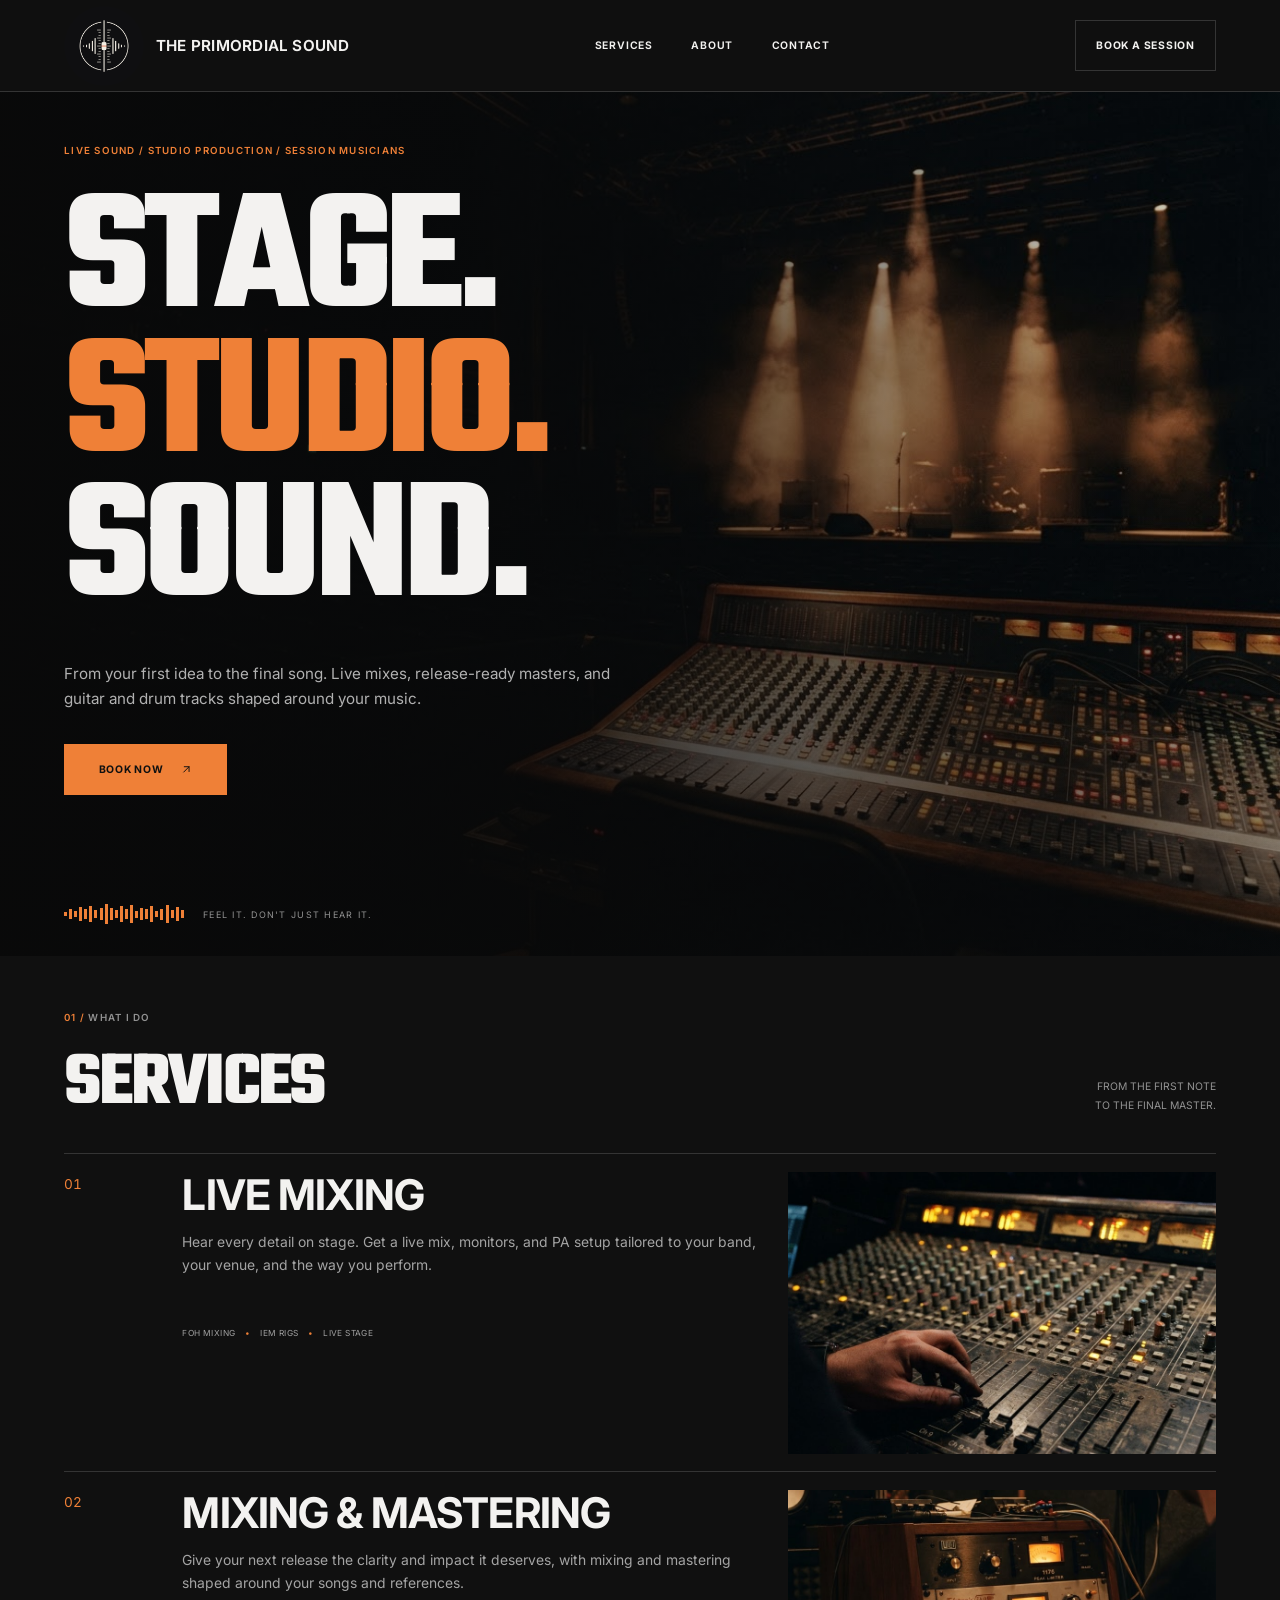
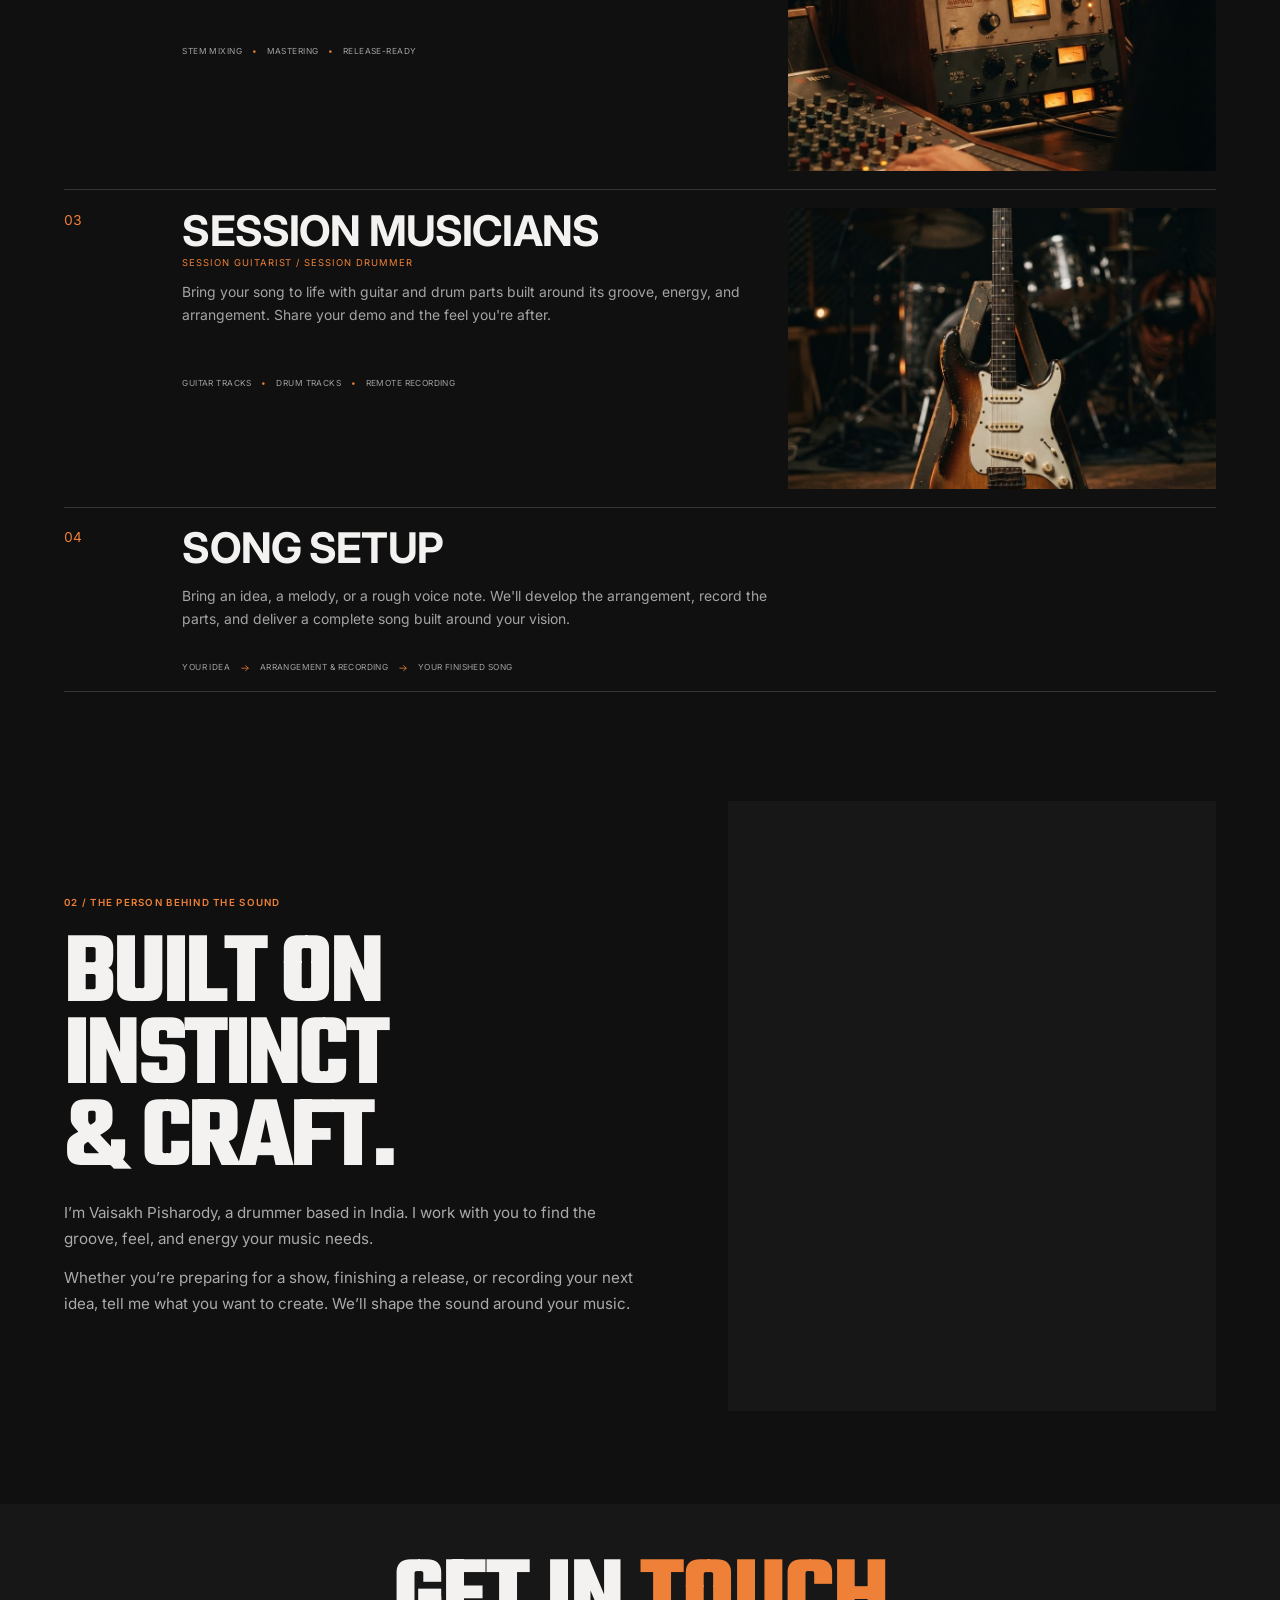
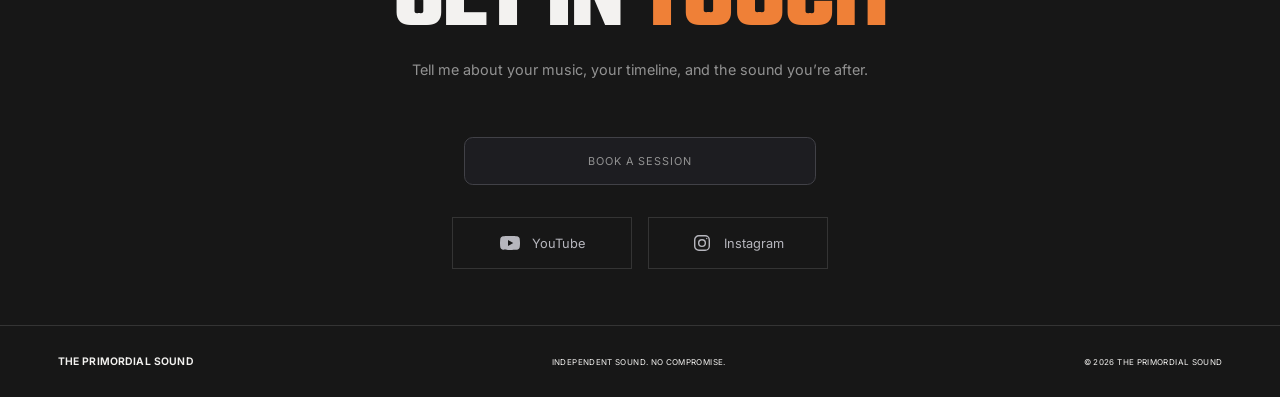
==== commit 95642027: "feat: simplify homepage and improve desktop services Co-authored-by: Copilot App <223556219+Copilot@" ====
--- a/index.html
+++ b/index.html
@@ -25,20 +25,16 @@
       </a>
       <nav class="site-nav" aria-label="Main navigation">
         <a href="#services">Services</a>
-        <a href="#listen">Listen</a>
         <a href="#about">About</a>
         <a href="#contact">Contact</a>
-        <a href="templates.html">Templates</a>
       </nav>
       <a class="button button--outline header-cta" href="#booking-dialog" data-booking-open aria-haspopup="dialog">Book a session</a>
       <details class="mobile-nav">
         <summary aria-label="Open navigation">Menu <span aria-hidden="true">+</span></summary>
         <nav aria-label="Mobile navigation">
           <a href="#services">Services</a>
-          <a href="#listen">Listen</a>
           <a href="#about">About</a>
           <a href="#contact">Contact</a>
-          <a href="templates.html">Templates</a>
         </nav>
       </details>
     </header>
@@ -50,8 +46,7 @@
           <h1>Stage.<br><span>Studio.</span><br>Sound.</h1>
           <p class="hero__intro">From your first idea to the final song. Live mixes, release-ready masters, and guitar and drum tracks shaped around your music.</p>
           <div class="hero__actions">
-            <a class="button button--solid" href="#booking-dialog" data-booking-open aria-haspopup="dialog">Book now <span aria-hidden="true">↗</span></a>
-            <a class="button button--outline" href="#listen">Listen to demos <span aria-hidden="true">↓</span></a>
+            <a class="button button--solid" href="#booking-dialog" data-booking-open aria-haspopup="dialog">Book now <svg class="icon-arrow icon-arrow--up-right" viewBox="0 0 24 24" fill="none" stroke="currentColor" stroke-width="1.8" stroke-linecap="round" stroke-linejoin="round" aria-hidden="true" focusable="false"><path d="M7 17 17 7M8 7h9v9"></path></svg></a>
           </div>
         </div>
         <!-- <p class="hero__location">Based in India.<br>Heard worldwide.</p> -->
@@ -110,35 +105,20 @@
             <div class="service-row__content">
               <h3>Song setup</h3>
               <p>Bring an idea, a melody, or a rough voice note. We'll develop the arrangement, record the parts, and deliver a complete song built around your vision.</p>
-              <p class="service-row__tags">Your idea <span>→</span> Arrangement &amp; recording <span>→</span> Your finished song</p>
-            </div>
-          </article>
-        </div>
-      </section>
-
-      <section class="listen section" id="listen">
-        <div class="listen__heading">
-          <p class="eyebrow"><span class="accent">02 /</span> Listen closely</p>
-          <h2>The difference is in<br>the details.</h2>
-          <p class="listen__subhead">Hear the sound behind every project.</p>
-          <p class="listen__note">Player preview / Sample audio to be added</p>
-        </div>
-        <div class="demo-list" id="demo-list" data-audio-manifest="data/audio.json" aria-live="polite">
-          <p class="empty-state">Loading demos…</p>
-        </div>
-        <div class="listen__footer">
-          <p>Best experienced with headphones.</p>
-          <p>Four perspectives. One uncompromising sound.</p>
+              <p class="service-row__tags">Your idea <svg class="icon-arrow icon-arrow--right" viewBox="0 0 24 24" fill="none" stroke="currentColor" stroke-width="1.8" stroke-linecap="round" stroke-linejoin="round" aria-hidden="true" focusable="false"><path d="M4 12h15m-6-6 6 6-6 6"></path></svg> Arrangement &amp; recording <svg class="icon-arrow icon-arrow--right" viewBox="0 0 24 24" fill="none" stroke="currentColor" stroke-width="1.8" stroke-linecap="round" stroke-linejoin="round" aria-hidden="true" focusable="false"><path d="M4 12h15m-6-6 6 6-6 6"></path></svg> Your finished song</p>
+            </div>
+          </article>
         </div>
       </section>
 
       <section class="about section" id="about">
         <div class="about__content">
-          <p class="eyebrow about__eyebrow">03 / The person behind the sound</p>
+          <p class="eyebrow about__eyebrow">02 / The person behind the sound</p>
           <h2>Built on<br>instinct<br>&amp; craft.</h2>
           <p class="about__copy">I’m Vaisakh Pisharody, a drummer based in India. I work with you to find the groove, feel, and energy your music needs.</p>
           <p class="about__copy">Whether you’re preparing for a show, finishing a release, or recording your next idea, tell me what you want to create. We’ll shape the sound around your music.</p>
         </div>
+        <div class="about__image-slot" aria-hidden="true"></div>
       </section>
 
       <section class="contact" id="contact">
@@ -211,9 +191,9 @@
           Leave this field empty
           <input name="website" tabindex="-1" autocomplete="off">
         </label>
-        <button class="button button--solid booking-form__submit" type="submit">Let’s talk sound <span aria-hidden="true">↗</span></button>
+        <button class="button button--solid booking-form__submit" type="submit">Let’s talk sound <svg class="icon-arrow icon-arrow--up-right" viewBox="0 0 24 24" fill="none" stroke="currentColor" stroke-width="1.8" stroke-linecap="round" stroke-linejoin="round" aria-hidden="true" focusable="false"><path d="M7 17 17 7M8 7h9v9"></path></svg></button>
         <p class="booking-form__status" id="booking-status" role="status" aria-live="polite"></p>
-        <p class="booking-form__footer">Secure booking form <span>•</span> No email app needed to send</p>
+        <p class="booking-form__footer">Secure booking form</p>
       </form>
     </dialog>
     <script src="scripts/site.js" defer></script>
--- a/styles.css
+++ b/styles.css
@@ -174,6 +174,17 @@
   background: #ff9552;
 }
 
+.icon-arrow {
+  width: 0.9rem;
+  height: 0.9rem;
+  flex: 0 0 auto;
+}
+
+.icon-arrow--up-right {
+  width: 0.8rem;
+  height: 0.8rem;
+}
+
 .button:disabled {
   cursor: not-allowed;
   opacity: 0.7;
@@ -228,7 +239,6 @@
 .hero h1,
 .templates-intro h1,
 .section-intro h2,
-.listen__heading h2,
 .about h2,
 .contact h2 {
   font-family: 'Teko', Impact, Haettenschweiler, "Arial Narrow Bold", sans-serif;
@@ -334,8 +344,7 @@
   margin-bottom: 2rem;
 }
 
-.section-intro h2,
-.listen__heading h2 {
+.section-intro h2 {
   margin: 1.4rem 0 0;
   font-size: clamp(3.3rem, 6vw, 5rem);
   line-height: 0.95;
@@ -351,15 +360,22 @@
 }
 
 .service-list {
+  max-width: 90rem;
+  margin-inline: auto;
   border-top: 1px solid var(--line);
+}
+
+.services > .section-intro {
+  max-width: 90rem;
+  margin-inline: auto;
 }
 
 .service-row {
   display: grid;
   min-height: 15rem;
-  grid-template-columns: 5.8rem minmax(0, 1fr) 7.5rem;
+  grid-template-columns: 5.8rem minmax(0, 1.15fr) minmax(16rem, 0.85fr);
   align-items: start;
-  gap: 1.7rem;
+  gap: clamp(1rem, 2vw, 2rem);
   padding: 1.1rem 0;
   border-bottom: 1px solid var(--line);
 }
@@ -375,8 +391,7 @@
   max-width: 43rem;
 }
 
-.service-row h3,
-.demo-row__title {
+.service-row h3 {
   margin: 0;
   font-family: 'Inter', Impact, Haettenschweiler, "Arial Narrow Bold", sans-serif;
   font-size: clamp(2rem, 3.3vw, 2.65rem);
@@ -415,9 +430,17 @@
   color: var(--accent);
 }
 
+.service-row__tags .icon-arrow {
+  width: 0.65rem;
+  height: 0.65rem;
+  margin: 0 0.45rem;
+  color: var(--accent);
+  vertical-align: middle;
+}
+
 .service-row__image {
-  width: 7.5rem;
-  height: 12rem;
+  width: 100%;
+  height: clamp(13rem, 22vw, 19rem);
   align-self: center;
   object-fit: cover;
 }
@@ -431,180 +454,22 @@
   margin-top: 2rem;
 }
 
-.listen {
-  background: var(--surface);
-}
-
-.listen__heading {
-  position: relative;
-  padding-bottom: 1.5rem;
-  border-bottom: 1px solid var(--line);
-}
-
-.listen__heading h2 {
-  max-width: 60rem;
-}
-
-.listen__subhead {
-  margin: 0.7rem 0 0;
-  color: var(--muted);
-  font-size: 0.62rem;
-  text-transform: uppercase;
-}
-
-.listen__note {
-  position: absolute;
-  right: 0;
-  bottom: 1.8rem;
-  margin: 0;
-  color: var(--muted);
-  font-size: 0.5rem;
-  letter-spacing: 0.04em;
-  text-align: right;
-  text-transform: uppercase;
-}
-
-.demo-list {
-  border-bottom: 1px solid var(--line);
-}
-
-.demo-row {
+.about {
   display: grid;
-  min-height: 5.6rem;
-  grid-template-columns: 2rem 2.8rem minmax(10rem, 1fr) minmax(14rem, 1.35fr) 3.5rem;
-  align-items: center;
-  gap: 0.85rem;
-  border-bottom: 1px solid var(--line);
-}
-
-.demo-row:last-child {
-  border-bottom: 0;
-}
-
-.demo-row__number,
-.demo-row__duration {
-  color: var(--muted);
-  font-size: 0.6rem;
-  font-variant-numeric: tabular-nums;
-}
-
-.demo-row__number {
-  color: #b7b7b7;
-}
-
-.demo-row__title {
-  font-size: 1.1rem;
-}
-
-.demo-row__meta {
-  margin: 0.2rem 0 0;
-  color: var(--muted);
-  font-size: 0.48rem;
-  letter-spacing: 0.045em;
-  text-transform: uppercase;
-}
-
-.play-button {
-  display: grid;
-  width: 2.8rem;
-  height: 2.8rem;
-  place-items: center;
-  border: 1px solid #4a4a4a;
-  background: transparent;
-  color: var(--foreground);
-  cursor: pointer;
-}
-
-.play-button:hover:not(:disabled) {
-  border-color: var(--accent);
-  color: var(--accent);
-}
-
-.play-button:disabled {
-  cursor: not-allowed;
-  opacity: 0.6;
-}
-
-.play-icon {
-  width: 0;
-  height: 0;
-  margin-left: 0.2rem;
-  border-top: 0.35rem solid transparent;
-  border-bottom: 0.35rem solid transparent;
-  border-left: 0.5rem solid currentColor;
-}
-
-.play-button[aria-pressed="true"] .play-icon {
-  width: 0.45rem;
-  height: 0.7rem;
-  margin: 0;
-  border: 0;
-  border-right: 0.13rem solid currentColor;
-  border-left: 0.13rem solid currentColor;
-}
-
-.demo-wave {
-  display: flex;
-  height: 2.4rem;
-  align-items: center;
-  justify-content: space-between;
-  overflow: hidden;
-}
-
-.demo-wave span {
-  flex: 0 0 2px;
-  width: 2px;
-  height: var(--bar-height);
-  border-radius: 1px;
-  background: #4a4b50;
-}
-
-.demo-wave span.is-played {
-  background: var(--accent);
-}
-
-.demo-row__duration {
-  justify-self: end;
-  text-align: right;
-}
-
-.demo-row__audio {
-  display: none;
-}
-
-.demo-list__empty,
-.demo-list__error {
-  padding: 2rem 0;
-  color: var(--muted);
-  font-size: 0.8rem;
-}
-
-.demo-list__error {
-  color: #ff9a79;
-}
-
-.listen__footer {
-  display: flex;
-  justify-content: space-between;
-  gap: 2rem;
-  padding-top: 1rem;
-  color: var(--muted);
-  font-size: 0.49rem;
-  letter-spacing: 0.045em;
-  text-transform: uppercase;
-}
-
-.listen__footer p {
-  margin: 0;
-}
-
-.about {
-  display: block;
+  grid-template-columns: minmax(0, 1fr) minmax(18rem, 0.85fr);
+  align-items: center;
+  gap: clamp(2rem, 7vw, 6rem);
   background: var(--background);
 }
 
 .about__content {
   max-width: 62rem;
+}
+
+.about__image-slot {
+  width: 100%;
+  aspect-ratio: 4 / 5;
+  background: var(--surface);
 }
 
 .about h2 {
@@ -820,23 +685,27 @@
   width: 1.5rem;
   height: 1.5rem;
   flex: 0 0 auto;
+  align-items: center;
   place-items: center;
-  margin-top: 0.15rem;
+  padding: 0;
   border: 0;
+  border-radius: 0;
   background: transparent;
   color: #a4a4ab;
   cursor: pointer;
-  font-size: 1.7rem;
   line-height: 1;
 }
 
 .booking-dialog__close:hover {
-  color: var(--accent);
+  color: var(--foreground);
+  outline: 1px solid var(--muted);
+  outline-offset: 3px;
+  border-radius: 0;
 }
 
 .booking-dialog__close:focus-visible {
-  border-radius: 0.25rem;
-  outline: 2px solid var(--accent);
+  border-radius: 0;
+  outline: 2px solid var(--foreground);
   outline-offset: 3px;
 }
 
@@ -1106,6 +975,12 @@
   margin-left: clamp(1rem, 8vw, 7rem);
 }
 
+.back-home {
+  display: inline-flex;
+  align-items: center;
+  gap: 0.45rem;
+}
+
 .templates-intro {
   padding-top: 3.4rem;
   padding-bottom: 3.4rem;
@@ -1298,8 +1173,7 @@
     gap: 0.8rem;
   }
 
-  .section-intro h2,
-  .listen__heading h2 {
+  .section-intro h2 {
     font-size: clamp(3rem, 12vw, 4.5rem);
   }
 
@@ -1336,43 +1210,13 @@
     grid-template-columns: 2.2rem minmax(0, 1fr);
   }
 
-  .listen__heading {
-    padding-bottom: 1rem;
-  }
-
-  .listen__heading h2 {
+  .about {
+    grid-template-columns: minmax(0, 1fr);
+    gap: 2rem;
+  }
+
+  .about__image-slot {
     max-width: 35rem;
-  }
-
-  .listen__note {
-    position: static;
-    margin-top: 1rem;
-    text-align: left;
-  }
-
-  .demo-row {
-    grid-template-columns: 1.5rem 2.5rem minmax(0, 1fr) 3rem;
-    gap: 0.65rem;
-    padding: 0.75rem 0;
-  }
-
-  .demo-row__text {
-    min-width: 0;
-  }
-
-  .demo-row__wave {
-    grid-column: 3 / 5;
-    grid-row: 2;
-  }
-
-  .demo-row__duration {
-    grid-column: 1;
-    grid-row: 2;
-  }
-
-  .listen__footer {
-    flex-direction: column;
-    gap: 0.5rem;
   }
 
   .about h2 {
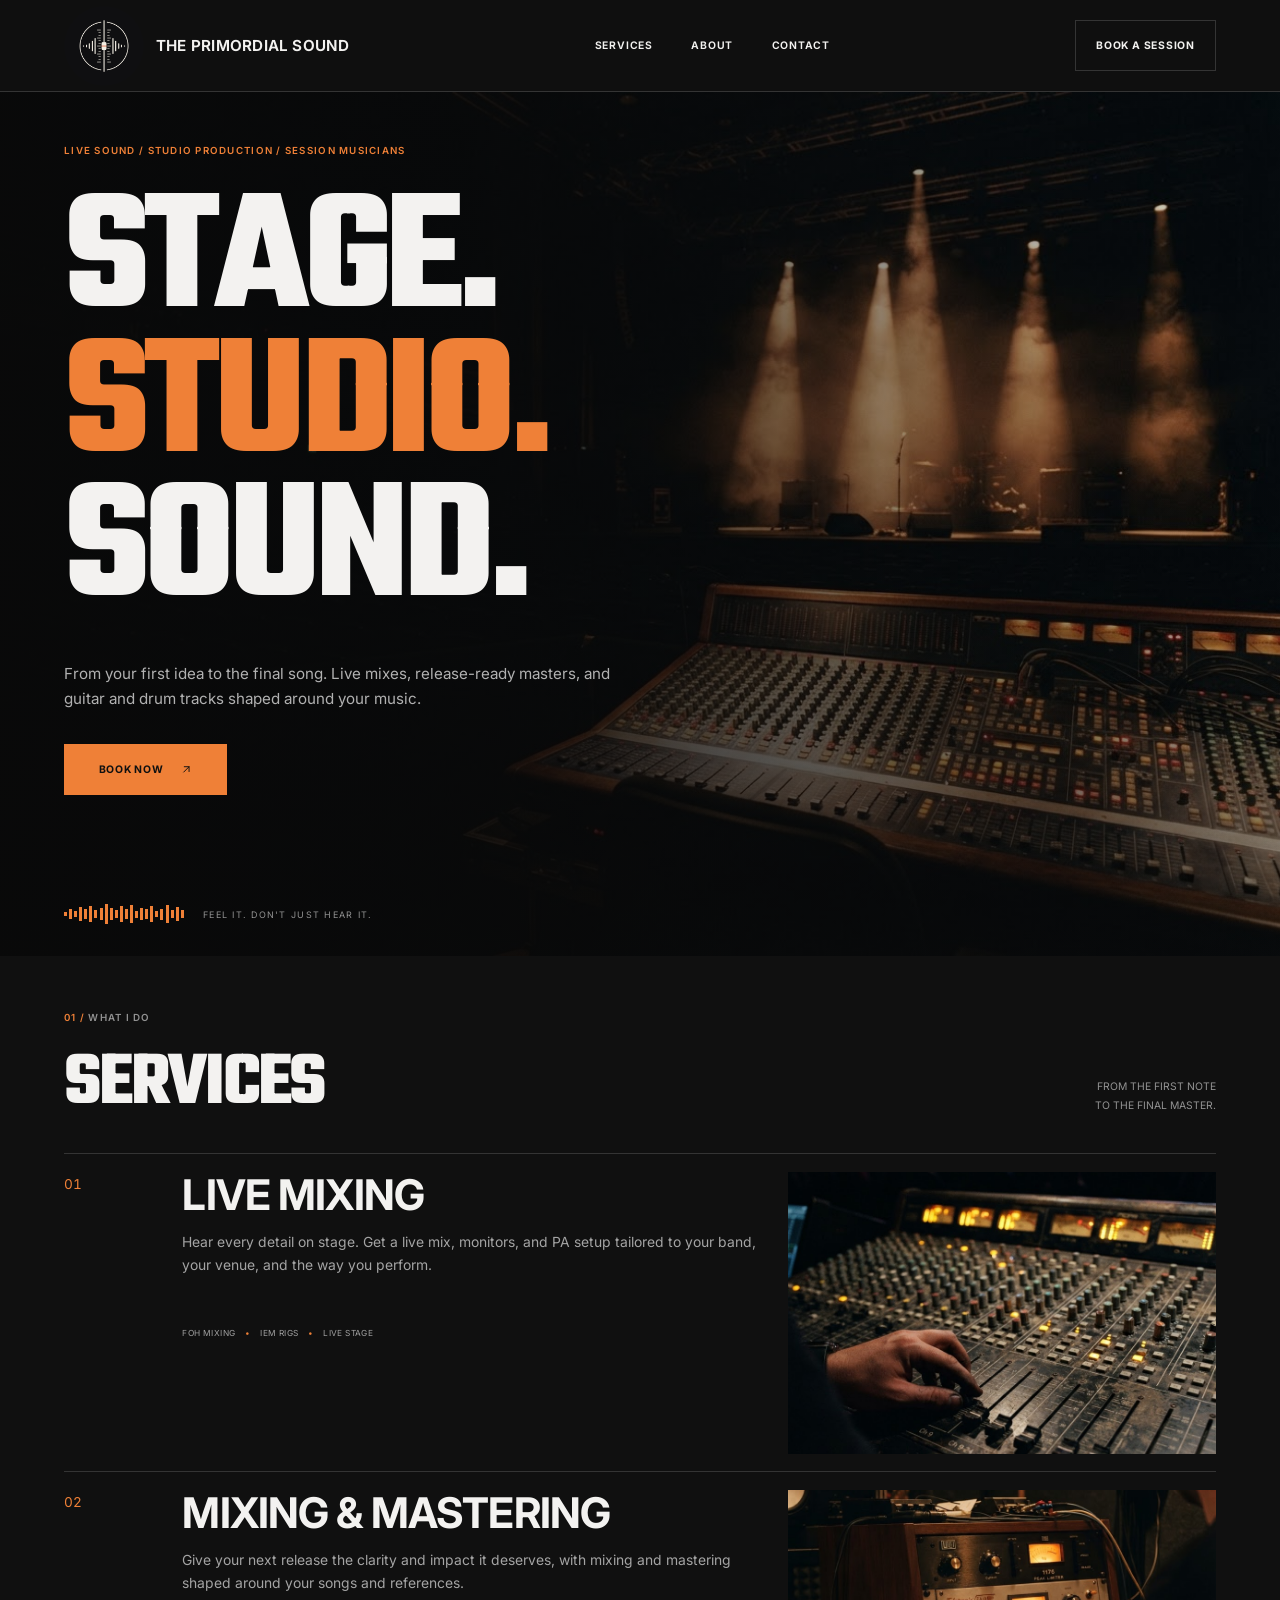
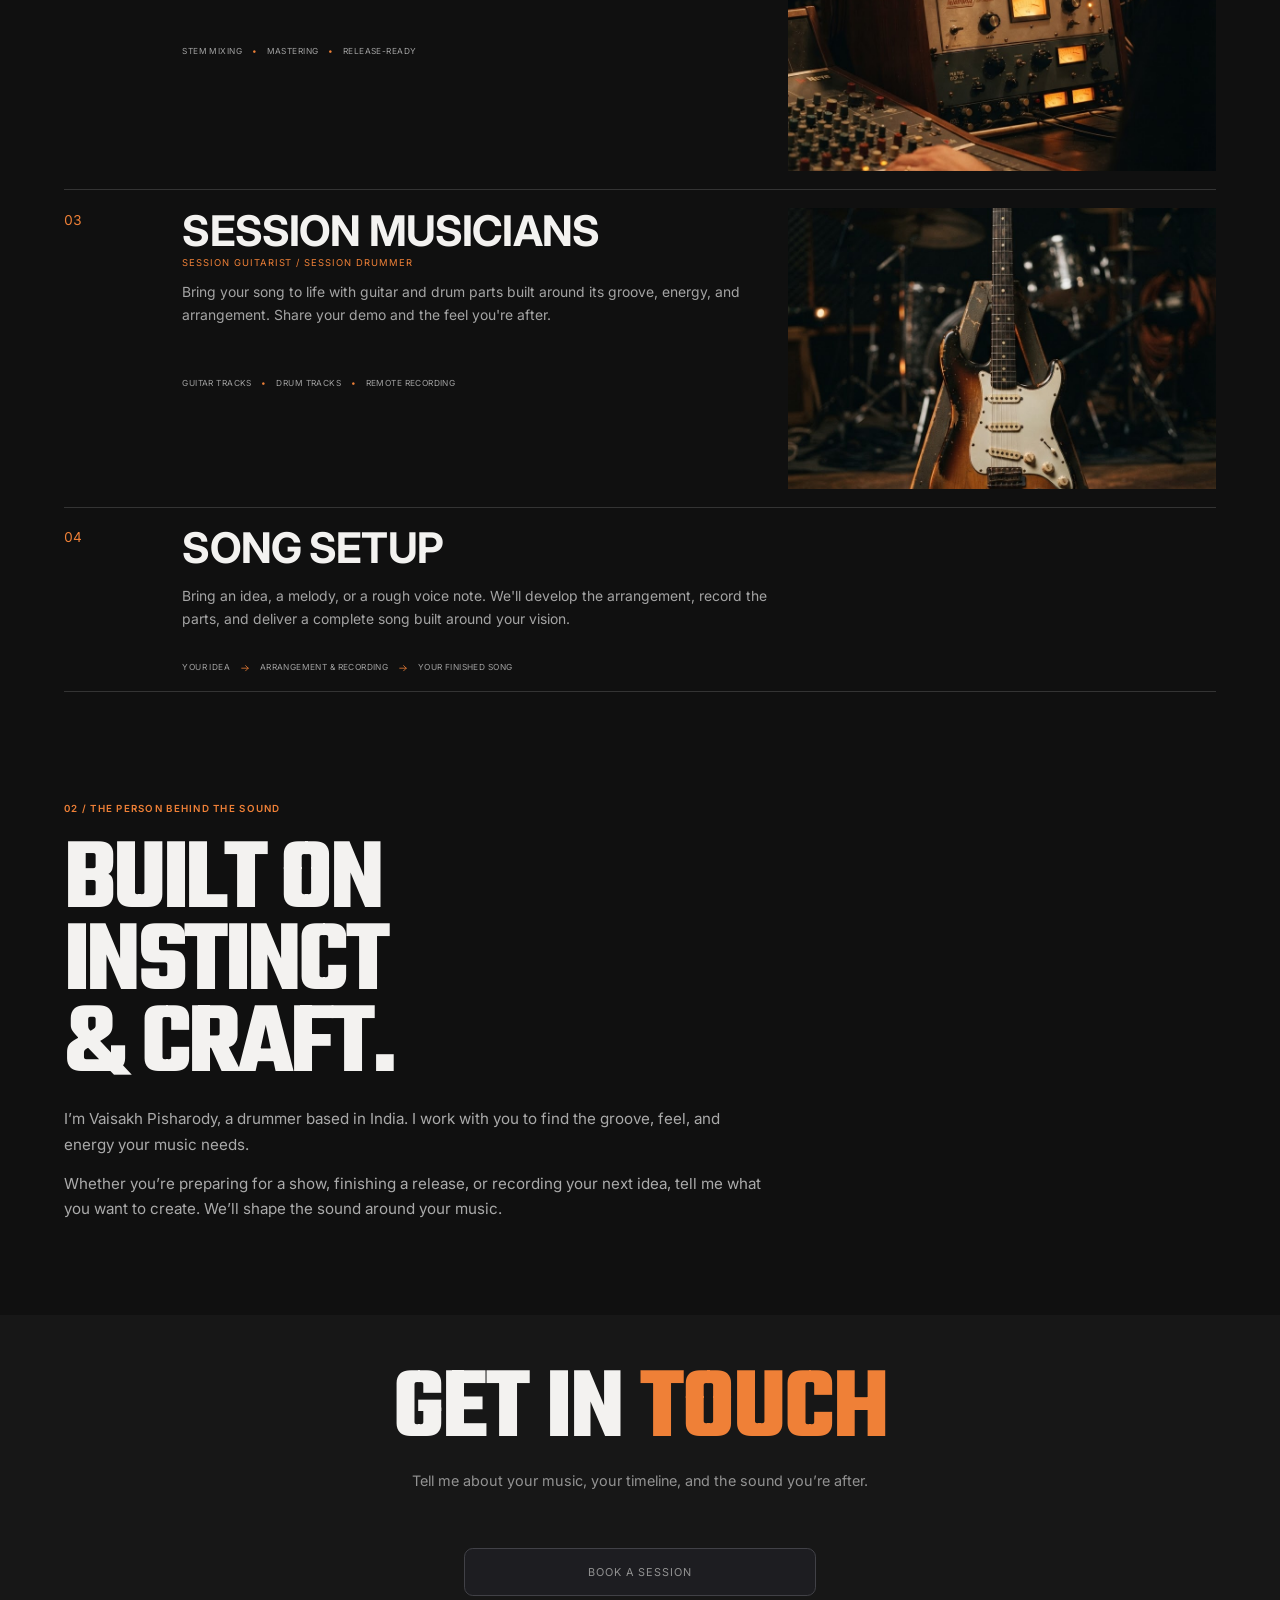
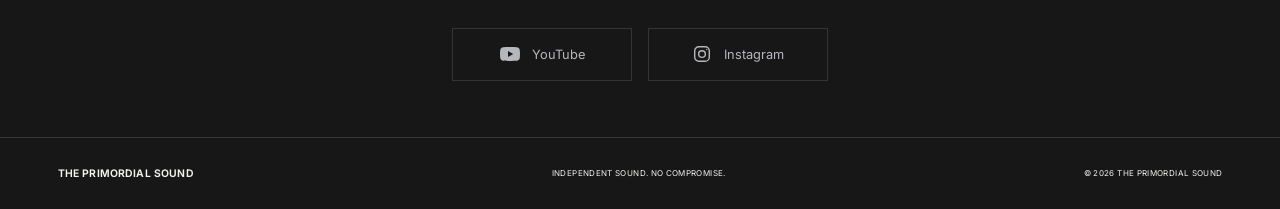
==== commit 9ec441ad: "fix: close mobile menu after navigation Co-authored-by: Copilot App <223556219+Copilot@users.noreply" ====
--- a/index.html
+++ b/index.html
@@ -118,7 +118,6 @@
           <p class="about__copy">I’m Vaisakh Pisharody, a drummer based in India. I work with you to find the groove, feel, and energy your music needs.</p>
           <p class="about__copy">Whether you’re preparing for a show, finishing a release, or recording your next idea, tell me what you want to create. We’ll shape the sound around your music.</p>
         </div>
-        <div class="about__image-slot" aria-hidden="true"></div>
       </section>
 
       <section class="contact" id="contact">
--- a/styles.css
+++ b/styles.css
@@ -455,21 +455,12 @@
 }
 
 .about {
-  display: grid;
-  grid-template-columns: minmax(0, 1fr) minmax(18rem, 0.85fr);
-  align-items: center;
-  gap: clamp(2rem, 7vw, 6rem);
+  display: block;
   background: var(--background);
 }
 
 .about__content {
   max-width: 62rem;
-}
-
-.about__image-slot {
-  width: 100%;
-  aspect-ratio: 4 / 5;
-  background: var(--surface);
 }
 
 .about h2 {
@@ -1210,15 +1201,6 @@
     grid-template-columns: 2.2rem minmax(0, 1fr);
   }
 
-  .about {
-    grid-template-columns: minmax(0, 1fr);
-    gap: 2rem;
-  }
-
-  .about__image-slot {
-    max-width: 35rem;
-  }
-
   .about h2 {
     font-size: clamp(4rem, 14vw, 5.5rem);
   }
